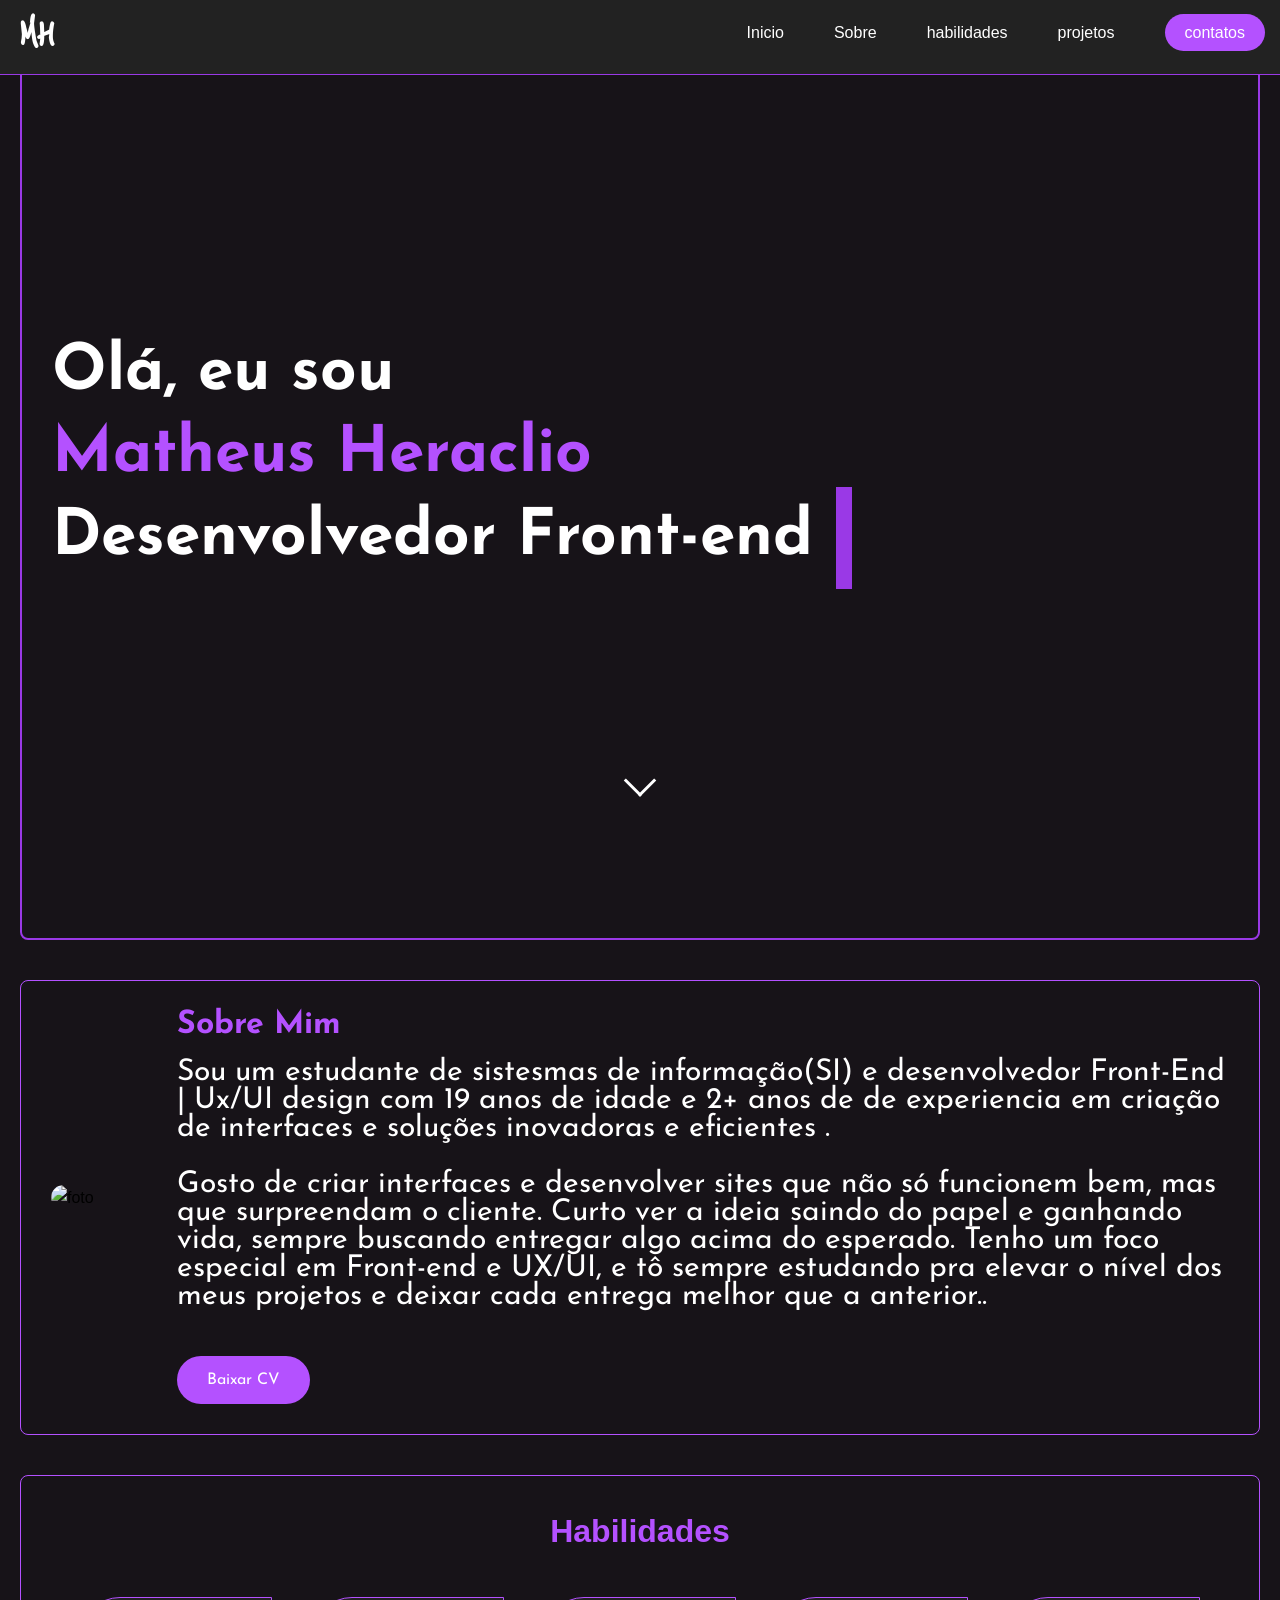
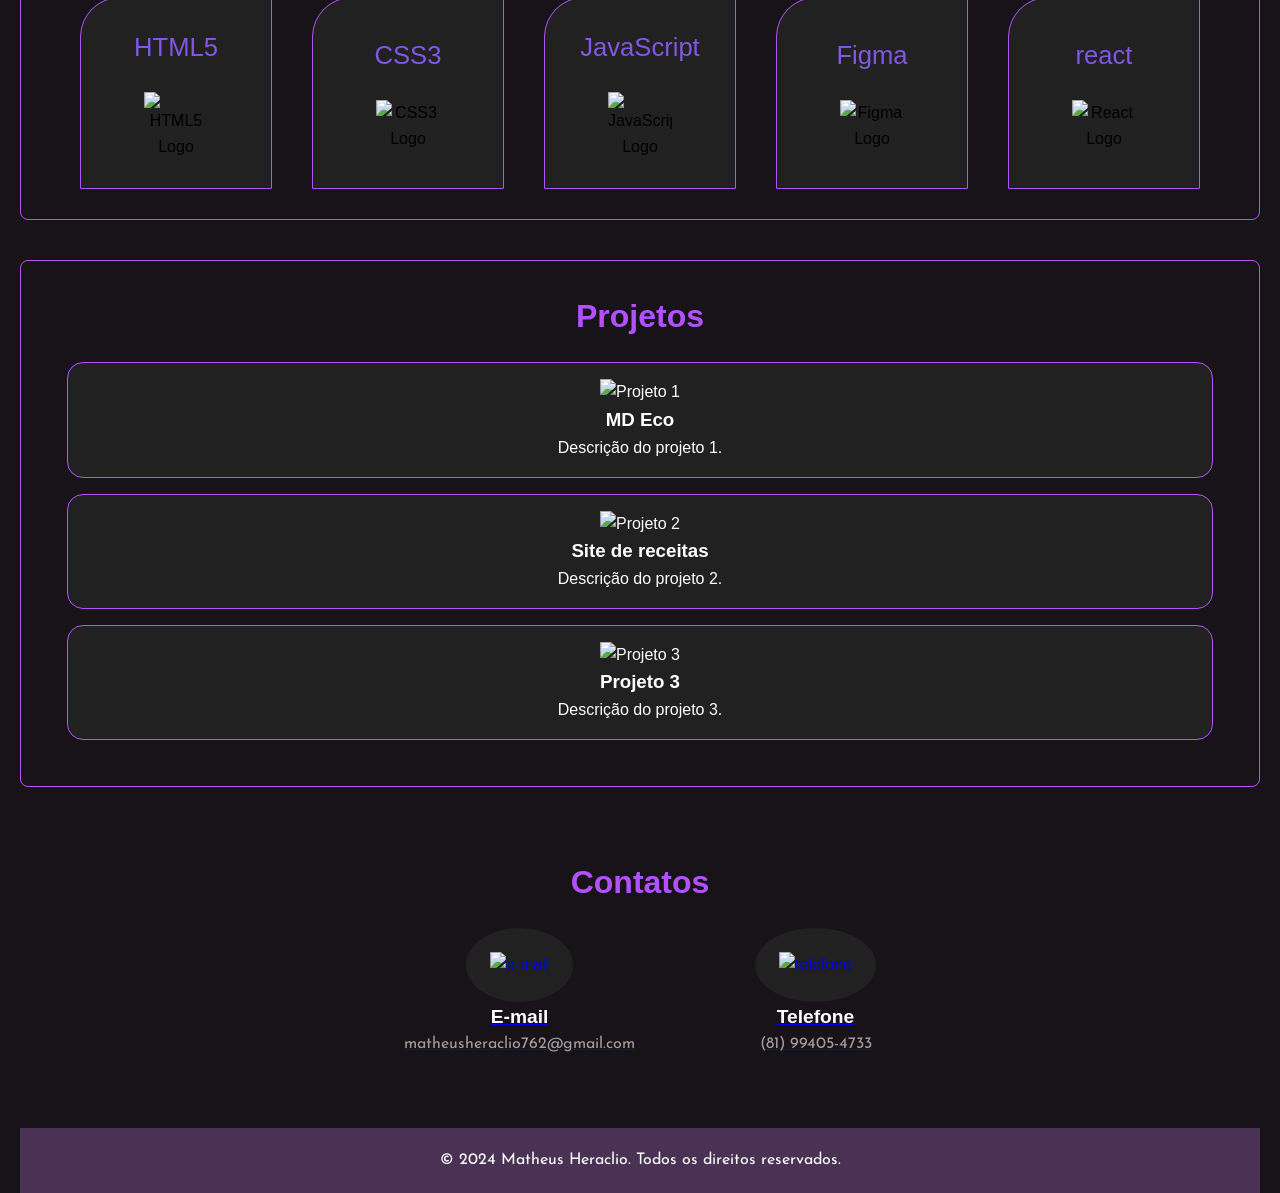
==== index.html @ b1b98ec5 "update 1.3.1" ====
<!DOCTYPE html>
<html lang="pt-BR">
<head>
    <meta charset="UTF-8">
    <meta name="viewport" content="width=device-width, initial-scale=1.0">
    <title>Matheus Heraclio</title>
    <link rel="stylesheet" href="style.css">
    <script src="script.js" defer></script>
    <script src="https://unpkg.com/scrollreveal"></script>
    <!--Josefin -->
    <link rel="preconnect" href="https://fonts.googleapis.com">
<link rel="preconnect" href="https://fonts.gstatic.com" crossorigin>
<link href="https://fonts.googleapis.com/css2?family=Josefin+Sans:ital,wght@0,100..700;1,100..700&display=swap" rel="stylesheet">
    <!--Just Me -->
<link rel="preconnect" href="https://fonts.googleapis.com">
<link rel="preconnect" href="https://fonts.gstatic.com" crossorigin>
<link href="https://fonts.googleapis.com/css2?family=Just+Me+Again+Down+Here&display=swap" rel="stylesheet">
</head>
    <link rel="shortcut icon" href="/imagens/MH logo2.png">
<body>

    <!-- navbar-->
    <header>
        <h1>MH</h1>
        <nav>
            <ul class="nav-list">
                <li><a href="#inicio">Inicio</a></li>
                <li><a href="#sobre">Sobre</a></li>
                 <li><a href="#habilidades">habilidades</a></li>
                <li><a href="#projetos">projetos</a></li>
                <li><a href="#contatos" class="botao">contatos</a></li>
            </ul>
        </nav> 
    </header>



    <!-- Conteudo principal-->

    <main>  
        <section id="inicio" class="inicio"
        
>       <h1 class="ola">Olá, eu sou</h1>
        <h1 class="nome">Matheus Heraclio</h1>
        <h1 class="front">Desenvolvedor Front-end</h1>
            
        <div class="botoes">
            <a href="https://github.com/Matheus-Heraclio"><img src="/imagens/github.png" alt="" class="botao-imagem"></a>
            <a href="https://www.linkedin.com/in/matheus-heraclio-704944179"><img  src="/imagens/linkedin (1).png" alt="" class="botao-imagem2"></a>
                    <a href="#proxima-secao" class="scroll-down">
                    <i id="sobre" class="arrow"></i>
                    </a>
                </div>
            </section>

<!-- parte sobre mim-->

<section id="sobre" class="sobre">
    <div class="containersobre">
        
        <img src="/imagens/Imagem.png" alt="foto" class="foto">
            <div class="textosobre">
                <h2>Sobre Mim</h2>
            <p>Sou um estudante de sistesmas de informação(SI) e desenvolvedor Front-End | Ux/UI design com 19 anos de idade e 2+ anos de de experiencia em criação de interfaces e soluções inovadoras e eficientes . <br> 
           <br> Gosto de criar interfaces e desenvolver sites que não só funcionem bem, mas que surpreendam o cliente. Curto ver a ideia saindo do papel e ganhando vida, sempre buscando entregar algo acima do esperado. Tenho um foco especial em Front-end e UX/UI, e tô sempre estudando pra elevar o nível dos meus projetos e deixar cada entrega melhor que a anterior..
            </p>
               <a href="/curriculo/Curriculo Matheus Heraclio Monteiro dos Santos.pdf" class="botao-baixar">Baixar CV</a>
        </div>

    </div>
</section>

<!-- habilidades-->
    
    <section id="habilidades" class="habilidades">
        <h1>Habilidades</h2>
       <div class="cardshabilidades">
            <div class="box">
                <p>HTML5</p>
                    <img src="/imagens/html.png.png" alt="HTML5 Logo" class="logoshabilidades">
                    </div>
                        <div class="box">   
                        <p>CSS3</p>
                        <img src="/imagens/css.png" alt="CSS3 Logo" class="logoshabilidades">
                     </div>
                     <div class="box">
                        <p>JavaScript</p>
                        <img src="/imagens/javascript.png" alt="JavaScript Logo" class="logoshabilidades">
                        </div>
                        <div class="box">
                        <p>Figma</p>
                        <img src="/imagens/figma.png" alt="Figma Logo" class="logoshabilidades">
                            </div>
                            <div class="box">
                        <p>react</p>
                        <img src="/imagens/react.png" alt="React Logo" class="logoshabilidades">
                            </div>










        </div>
        
    </section>
    
<!-- projetos-->

    <section id="projetos" class="projetos">
        <h2>Projetos</h2>
       <div class="box2">
        <div class="projeto-card">
            <img src="/imagens/projeto1.png" alt="Projeto 1" class="projeto-imagem">
            <h3>MD Eco</h3>
            <p>Descrição do projeto 1.</p>
        </div>
        <div class="projeto-card">
            <img src="/imagens/projeto2.png" alt="Projeto 2" class="projeto-imagem">
            <h3>Site de receitas</h3>
            <p>Descrição do projeto 2.</p>
        </div>
        <div class="projeto-card">
            <img src="/imagens/projeto3.png" alt="Projeto 3" class="projeto-imagem">
            <h3>Projeto 3</h3>
            <p>Descrição do projeto 3.</p>
        </div>





       </div>
    </section>

    <!-- contato-->

    <section id="contatos" class="contatos">
       <div class="container">
        <h2>Contatos</h2>
        <div class="icons">
          <div class="icon">
            <a href="mailto:matheusheraclio762@gmail.com" target="_blank">
              <div class="box3">
                <img src="/imagens/Email.png" alt="e-mail">
              </div>
            </a>
            <a href="mailto:matheusheraclio762@gmail.com" target="_blank">
              <h4 class="head-line">E-mail</h4>
            </a>
            <a href="mailto:matheusheraclio762@gmail.com" target="_blank">
              <p>matheusheraclio762@gmail.com</p>
            </a>
          </div>

          <div class="icon">
            <a href="https://api.whatsapp.com/send?phone=5581994054733" target="_blank">
              <div class="box3">
                <img src="/imagens/telefone.png" alt="telefone">
              </div>
            </a>
            <a href="https://api.whatsapp.com/send?phone=5581994054733" target="_blank">
              <h4 class="head-line">Telefone</h4>
            </a>
            <a href="https://api.whatsapp.com/send?phone=5581994054733" target="_blank">
              <p>(81) 99405-4733</p>
            </a>
          </div>




    </section>



    <footer> 
    <p>&copy; 2024 Matheus Heraclio. Todos os direitos reservados.</p>
 </footer>

    
    </main>
    

<!-- final do site-->

 
<!-- Custom cursor element -->
     


 </body>
</html>
---- style.css ----
/* Estilização geral */
* {
    margin: 0;
    padding: 0;
    box-sizing: border-box;
}

html{
scroll-behavior: smooth;
}

section {
  scroll-margin-top: 200px; /* esse 80px é o mesmo tamanho da navbar */
}



body {
    font-family: 'Segoe UI', Arial, sans-serif;
    background: #171318;
    line-height: 1.6;
}

/* Navbar */
header {
    background: #222;
    color: #fff;
    text-align: center;
    display: flex;
    justify-content: space-between;
    position: fixed;
    top: 0;
    width: 100%;
    border-bottom: #9a39e6 1px solid;
    z-index: 1000;
}


header h1 {
    font-size: 2.5rem;
    margin-bottom: 10px;
   font-family: "Just Me Again Down Here", cursive;
   margin-left:20px;
}



header p {
    font-size: 1.2rem;
    color: #bbb;
}

/* Estilização da Navbar */
nav {
    margin: 20px 0;
    text-align: center;
}

nav a {
    color: #ffffff;
    text-decoration: none;
    margin: 0 15px;
    font-weight: 500;
    transition: color 0.2s;

}

nav a:hover {
    color: #b451ff;
}

.nav-list {
    list-style: none;
    padding: 0;
    display: inline-flex;
    gap: 20px;
}

.botao{
padding: 10px 20px;
background-color:#b451ff;
border: none;
border-radius: 60px;
cursor: pointer;
color: white;
font-size: 16px;


}

/* inicio */

.inicio{
height: 900px;
border: #9a39e6 solid 2px;
}

main{
    background-color: #171318;
    height: 90vh;
}

.ola{
    color: white;
    font-size: 64px;
    margin-top: 250px;
    font-family: "Josefin Sans", sans-serif;
}

.front{
    color: white;
    font-size: 64px;
    margin-top: -20px;
    font-family: "Josefin Sans", sans-serif;
    display: block;
    border-right: 16px solid #9a39e6;
    white-space: nowrap;
    overflow: hidden;
    width: 20ch;
    animation: piscando .5s step-end infinite, write 6s steps(22, end) infinite;
}

.textos-inicio{
    display: flex;
    align-items: center;
    padding-bottom: 50px;
    border: #9a39e6 solid 2px   ;
}
@keyframes piscando {

    50% { border-color: transparent; }
}

@keyframes write {
    20% {
         width: 20ch; 
    }
    70% {
         width: 20ch; 
    }
    85% {
         width: 0ch; 
    }
    100% {
         width: 0ch; 
    }

}

.nome{
    color: #b451ff;
    font-size: 64px;
    margin-top: -20px;
    font-family: "Josefin Sans", sans-serif;
}

.botoes{
    margin-top: 40px;
    display: flex;
    gap: 40px;
}


.botao-imagem{
display: flex;
width: 50px;
height: auto;
border-radius: 0;
}

.botao-imagem2{
height: 50px;
width: 50px;
display: flex;
width: 50px;
height: auto;
border-radius:0 ;
}

.botao-imagem img{
    width: 30px;
    height: auto;
    margin: auto;
}


.scroll-down {
  position: absolute;
  bottom: 100px; /* ajusta a seta aq */
  left: 50%;
  transform: translateX(-50%);
  text-decoration: none;
}

.scroll-down .arrow {
  border: solid #fff;
  border-width: 0 3px 3px 0;
  display: inline-block;
  padding: 10px;
  transform: rotate(45deg);
  animation: bounce 1.5s infinite;
}

@keyframes bounce {
  0%, 20%, 50%, 80%, 100% {
    transform: rotate(45deg) translateY(0);
  }
  40% {
    transform: rotate(45deg) translateY(10px);
  }
  60% {
    transform: rotate(45deg) translateY(5px);
  }
}





/* Main content styles */
main {
    
    margin: 40px auto;
    padding: 0 20px;
}

/* Estilos de Section */


/*section sobre*/
section{
    margin-bottom: 40px;
    background: #171318;
    border-radius: 8px;
    padding: 30px;
}

.sobre{
    display: flex;
    align-items: center;
    gap: 20px;
    border: #b451ff solid 1px;
}

.containersobre{
    display: flex;
    align-items: center;
}

.textosobre{
    line-height: 28px;
    font-size: 30px;
    margin-left: 40px;
    color: white;
    font-family: josefin sans;
    text-align: left;
}



.foto{

    width: 400px;
    max-width: 100%;
    height: auto; 
    display: block;
    margin: 0 auto 20px auto;
    border-radius: 30px;
}


section h2 {
    font-size: 2rem;
    margin-bottom: 20px;
    color: #b451ff;
}

.botao-baixar{
    display: flex;
    margin-top: 45px;
    padding: 10px 30px;
    background-color:#b451ff;
    border: none;
    border-radius: 60px;
    cursor: pointer;
    color: white;
    font-size: 16px;
    text-decoration: none;
    width: fit-content;
}

/* Portfolio grid */

.portfolio-grid {
    display: grid;
    grid-template-columns: repeat(auto-fit, minmax(250px, 1fr));
    gap: 24px;
}

.portfolio-item {
    background: #f0f4ff;
    border-radius: 6px;
    padding: 20px;
    transition: box-shadow 0.2s;
}

.portfolio-item:hover {
    box-shadow: 0 4px 16px rgba(0,0,0,0.08);
}

.portfolio-item h3 {
    margin-bottom: 10px;
    font-size: 1.2rem;
    color: #222;
}

.portfolio-item p {
    font-size: 1rem;
    color: #ffffff;
}

/*Habilidades*/

.habilidades{
border: #b451ff solid 1px;
    display: flex;
    flex-direction: column;
    
}

.cardshabilidades{
    display: flex;
    justify-content: center;
    gap: 40px;
    flex-wrap: wrap;
    margin-top: 20px;
}
.habilidades h1{
    font-size: 2rem;
    margin-bottom: 20px;
    color: #b451ff;
    text-align: center;
    flex-direction: column;
    align-items: center;
    
}
.box{
    position: relative;
    text-align: center;
    background-color: rgb(33, 33, 33);
    width: 12rem;
    aspect-ratio: 1 / 1;
    display: flex;
    flex-direction: column;
    justify-content: center;
    align-items: center;
    border-top-left-radius: 2.5rem;
    cursor: pointer;
    padding: 0px;
    transition: 0.2s; 
    border: #b451ff solid 1px;
}

.box:hover {
  animation: pulse 0.6s;
}


/* animação bounce */

@keyframes pulse {
  0%   { transform: translateY(0); }
  30%  { transform: translateY(-10px); }
  50%  { transform: translateY(0); }
  70%  { transform: translateY(-5px); }
  100% { transform: translateY(0); }
}



.box p {
font-family: "DM Sans", sans-serif;
    font-size: 1.6rem;
    font-weight: 500;
    color: rgb(130, 87, 230);
    margin-bottom: 1.5rem;
    }

.cardshabilidades .box img {
width: 4rem;
}

/*Projetos*/

.projetos{
    color: #ffffff;
    border: #b451ff solid 1px;
    text-align: center;
}

.projeto-card{
    background-color: rgb(33, 33, 33);
    border-radius: 1rem;
    padding: 1rem;
    margin: 1rem;
    border: #b451ff solid 1px;

}


.projeto-card:hover {
  animation: pulse 0.6s;
}

/*contato*/
.container{
    display: flex;
    flex-direction: column;
    align-items: center;
   
}

.icons{
    display: flex;
    flex-wrap: wrap;
    justify-content: center;
    gap: 7.5rem;
}

.icon{
    display: flex;
    flex-direction: column;
    align-items: center;
    justify-content: center;
    transition: 0.2s;
}
.box3{
    display: flex;
    justify-content: center;
    align-items: center;
    background-color: rgb(33, 33, 33);
    border-radius: 50%;
    
}

.box3 img{
    padding: 1.5rem;
    

}

.contatos .icons .icon a p {
    font-family: "josefin sans";
    font-size: 1.8rem;
    color: rgb(161, 158, 158);
    font-size: medium; 
    
}

.head-line{
    font-size: larger;
    color: white;

}






/* Footer styles */
footer {
    background: #4A3255;
    color: #fff;
    text-align: center;
    padding: 20px 0;
    margin-top: 40px;
    width: 100%;
    font-family: "josefin sans";
}

/* Custom cursor */






/* Responsividade */

@media (max-width: 1200px) {
    .ola, .front, .nome {
        font-size: 48px;
    }
    .containersobre {
        flex-direction: column;
    }
    .foto {
        width: 300px;
    }
    .textosobre {
        font-size: 24px;
        margin-left: 0;
        text-align: center;
    }
}

@media (max-width: 768px) {
    header {
        flex-direction: row;
        padding: 10px;
    }
    
    .nav-list {
        flex-direction: row;
        gap: 10px;
    }
    
    .ola, .front, .nome {
        font-size: 36px;
    }
    
    .botoes {
        justify-content: center;
    }
    
    .cardshabilidades {
        gap: 20px;
    }
    
    .box {
        width: 10rem;
    }
    
    .icons {
        gap: 3rem;
    }
}

@media (max-width: 480px) {
       .inicio {
        height: 400px;
        padding: 0 10px;
        border: olivedrab 2px solid;
    }
    
    .ola, .front, .nome {
        font-size: 32px;
        margin-top: 0px;
    }
    
    .front {
        width: 15ch;
    }
    
    .botoes {
        flex-direction: row;
        align-items: center;
    }
    
    .sobre, .habilidades, .projetos {
        padding: 15px;
    }
    
    .box {
        width: 8rem;
    }
    
    .projeto-card {
        margin: 0.5rem;
    }
}

@media (max-width: 320px) {
    header h1 {
        font-size: 1.8rem;
    }
    
    .ola, .front, .nome {
        font-size: 24px;
    }
    
    .botao {
        padding: 8px 16px;
        font-size: 14px;
    }
}


.sobre{
   
}
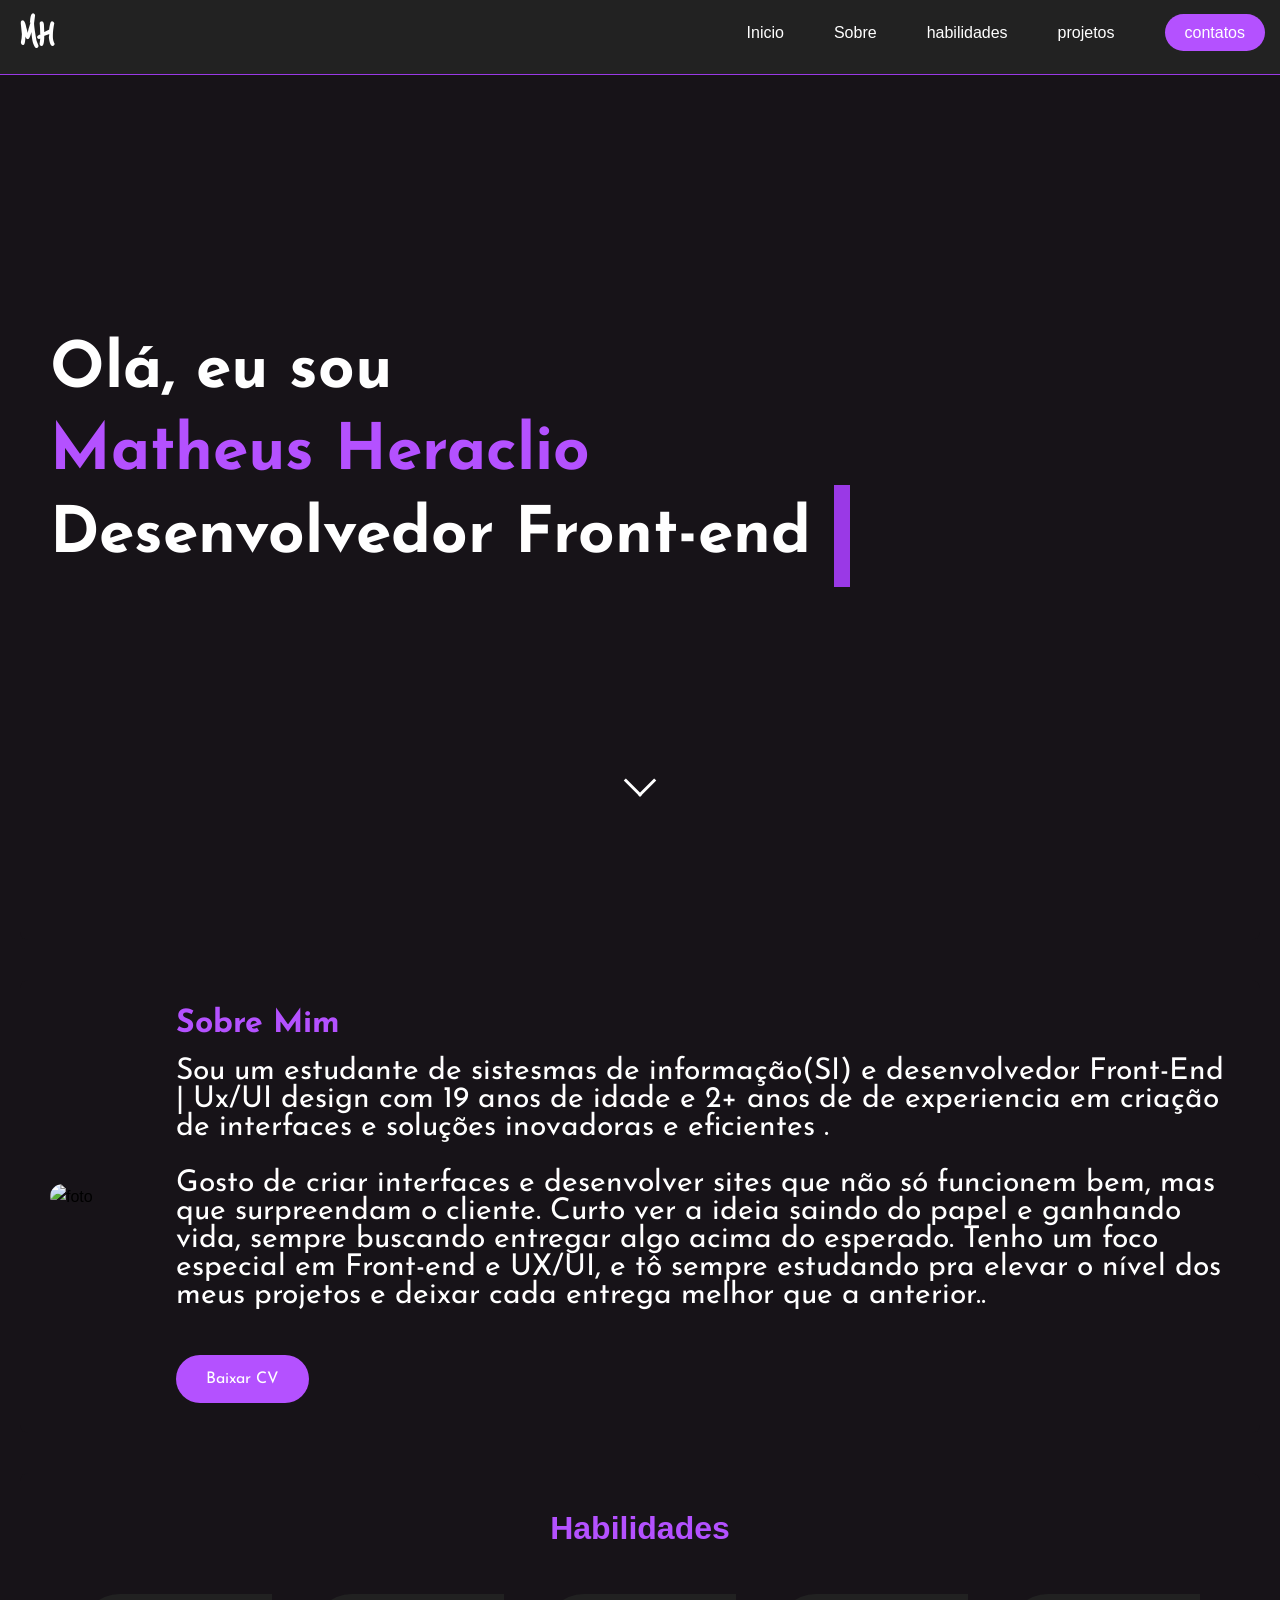
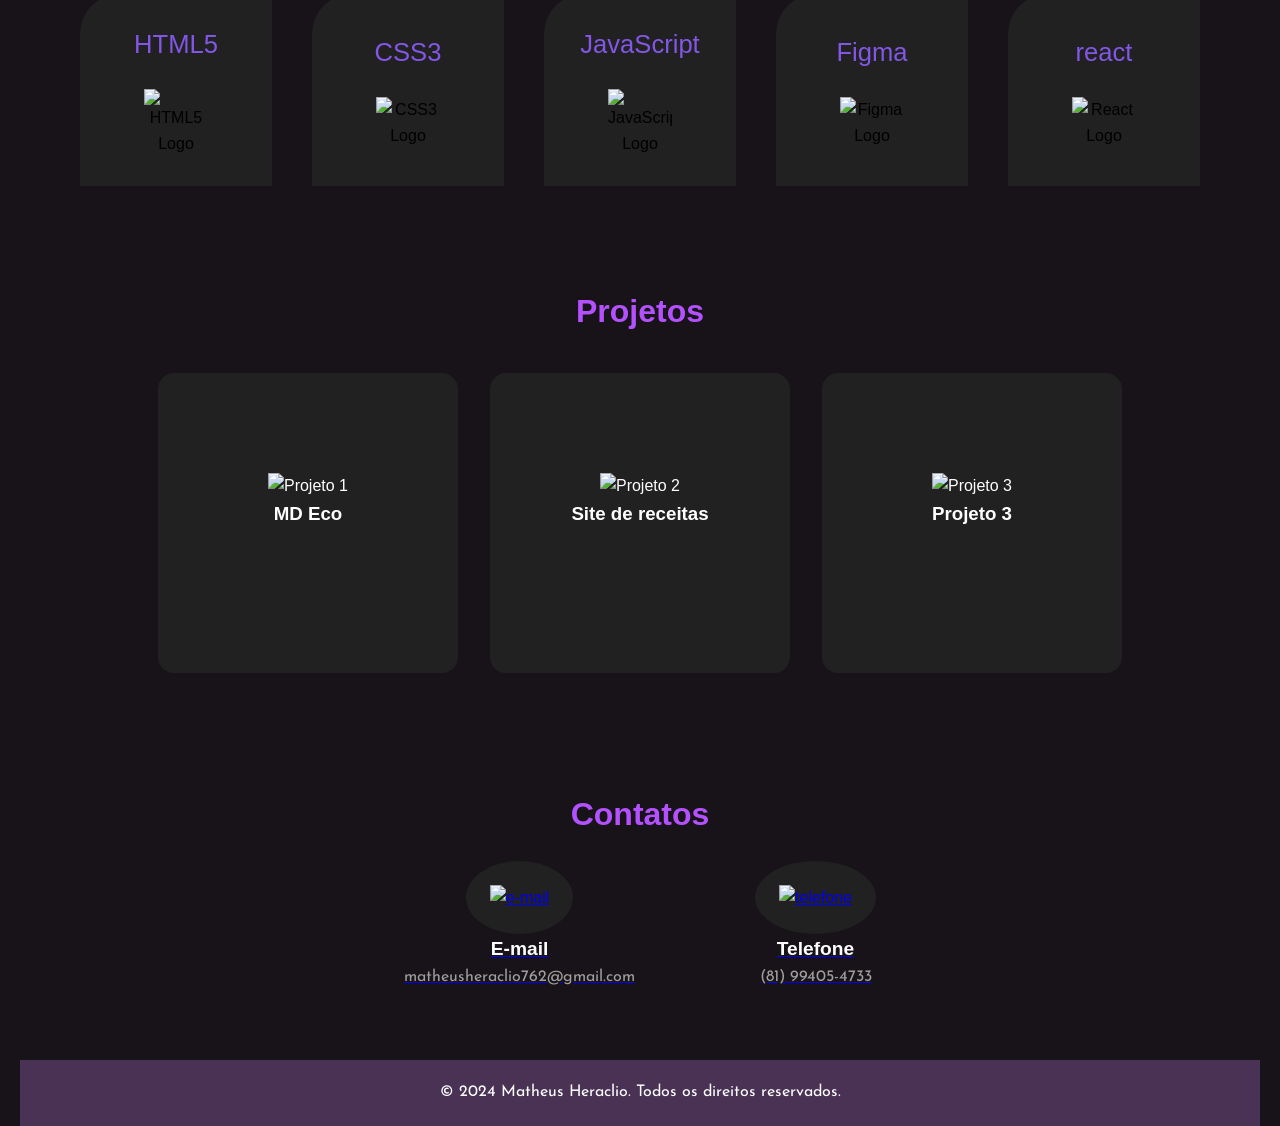
==== commit 5f2af251: "1.3.2" ====
--- a/index.html
+++ b/index.html
@@ -5,7 +5,6 @@
     <meta name="viewport" content="width=device-width, initial-scale=1.0">
     <title>Matheus Heraclio</title>
     <link rel="stylesheet" href="style.css">
-    <script src="script.js" defer></script>
     <script src="https://unpkg.com/scrollreveal"></script>
     <!--Josefin -->
     <link rel="preconnect" href="https://fonts.googleapis.com">
@@ -15,8 +14,9 @@
 <link rel="preconnect" href="https://fonts.googleapis.com">
 <link rel="preconnect" href="https://fonts.gstatic.com" crossorigin>
 <link href="https://fonts.googleapis.com/css2?family=Just+Me+Again+Down+Here&display=swap" rel="stylesheet">
+ <link rel="shortcut icon" href="/imagens/MH logo2.png">
 </head>
-    <link rel="shortcut icon" href="/imagens/MH logo2.png">
+   
 <body>
 
     <!-- navbar-->
@@ -114,21 +114,36 @@
     <section id="projetos" class="projetos">
         <h2>Projetos</h2>
        <div class="box2">
-        <div class="projeto-card">
+        <div class="projeto-card" id="moldal1">
             <img src="/imagens/projeto1.png" alt="Projeto 1" class="projeto-imagem">
             <h3>MD Eco</h3>
-            <p>Descrição do projeto 1.</p>
-        </div>
-        <div class="projeto-card">
+            
+        </div>
+        <div class="projeto-card" id="moldal2">
             <img src="/imagens/projeto2.png" alt="Projeto 2" class="projeto-imagem">
             <h3>Site de receitas</h3>
-            <p>Descrição do projeto 2.</p>
-        </div>
-        <div class="projeto-card">
+           
+        </div>
+        <div class="projeto-card" id="moldal3">
             <img src="/imagens/projeto3.png" alt="Projeto 3" class="projeto-imagem">
             <h3>Projeto 3</h3>
-            <p>Descrição do projeto 3.</p>
-        </div>
+            
+        </div>
+
+
+        <div class="modals">
+        <dialog class="meumodal1" id="meumoldal">
+                
+          <button id="closemodal">
+            X
+          </button>
+
+
+        </dialog>
+
+        </div>
+
+
 
 
 
@@ -186,12 +201,15 @@
     </main>
     
 
+
+
+    
 <!-- final do site-->
 
  
-<!-- Custom cursor element -->
+
      
 
-
+<script src="script.js" defer></script>
  </body>
 </html>
--- a/style.css
+++ b/style.css
@@ -92,7 +92,7 @@
 
 .inicio{
 height: 900px;
-border: #9a39e6 solid 2px;
+
 }
 
 main{
@@ -124,7 +124,7 @@
     display: flex;
     align-items: center;
     padding-bottom: 50px;
-    border: #9a39e6 solid 2px   ;
+  
 }
 @keyframes piscando {
 
@@ -239,7 +239,7 @@
     display: flex;
     align-items: center;
     gap: 20px;
-    border: #b451ff solid 1px;
+  
 }
 
 .containersobre{
@@ -322,7 +322,7 @@
 /*Habilidades*/
 
 .habilidades{
-border: #b451ff solid 1px;
+
     display: flex;
     flex-direction: column;
     
@@ -358,11 +358,11 @@
     cursor: pointer;
     padding: 0px;
     transition: 0.2s; 
-    border: #b451ff solid 1px;
+
 }
 
 .box:hover {
-  animation: pulse 0.6s;
+  transform: scale(1.1);
 }
 
 
@@ -394,7 +394,6 @@
 
 .projetos{
     color: #ffffff;
-    border: #b451ff solid 1px;
     text-align: center;
 }
 
@@ -403,14 +402,49 @@
     border-radius: 1rem;
     padding: 1rem;
     margin: 1rem;
-    border: #b451ff solid 1px;
-
-}
-
+    cursor: pointer;
+     width: 300px;
+    height: 300px;
+    padding-top: 100px;
+}
+
+.box2{
+display: flex;
+justify-content: center;
+
+}
 
 .projeto-card:hover {
   animation: pulse 0.6s;
-}
+  
+}
+
+
+.modals{
+  position: relative;
+    top: 500px;
+
+}
+
+.meumodal1{
+  width: 300px;
+  height: auto;
+   position: fixed;
+   top: 500px;
+    border: #b451ff 3px solid;
+
+}
+
+
+
+
+
+
+
+
+
+
+
 
 /*contato*/
 .container{
@@ -486,6 +520,18 @@
 
 
 
+
+
+
+
+
+
+
+
+
+
+
+
 /* Responsividade */
 
 @media (max-width: 1200px) {
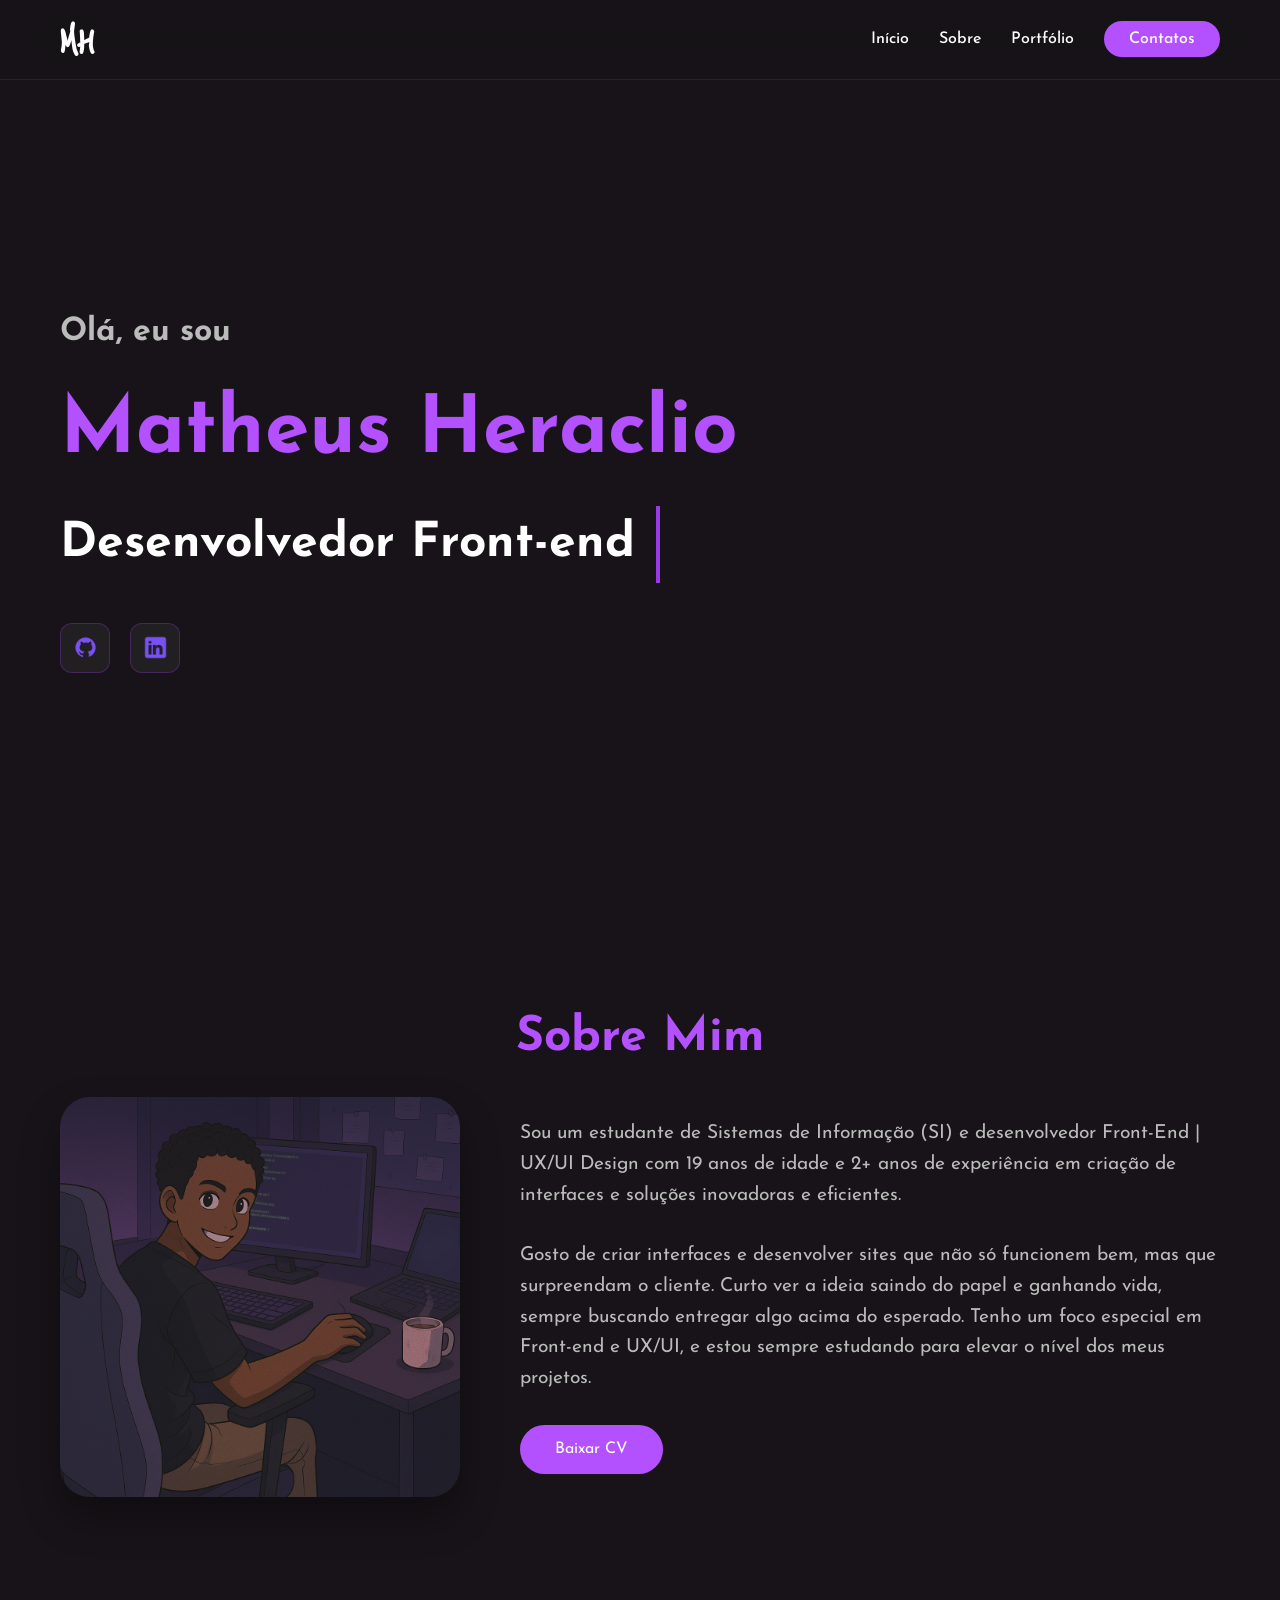
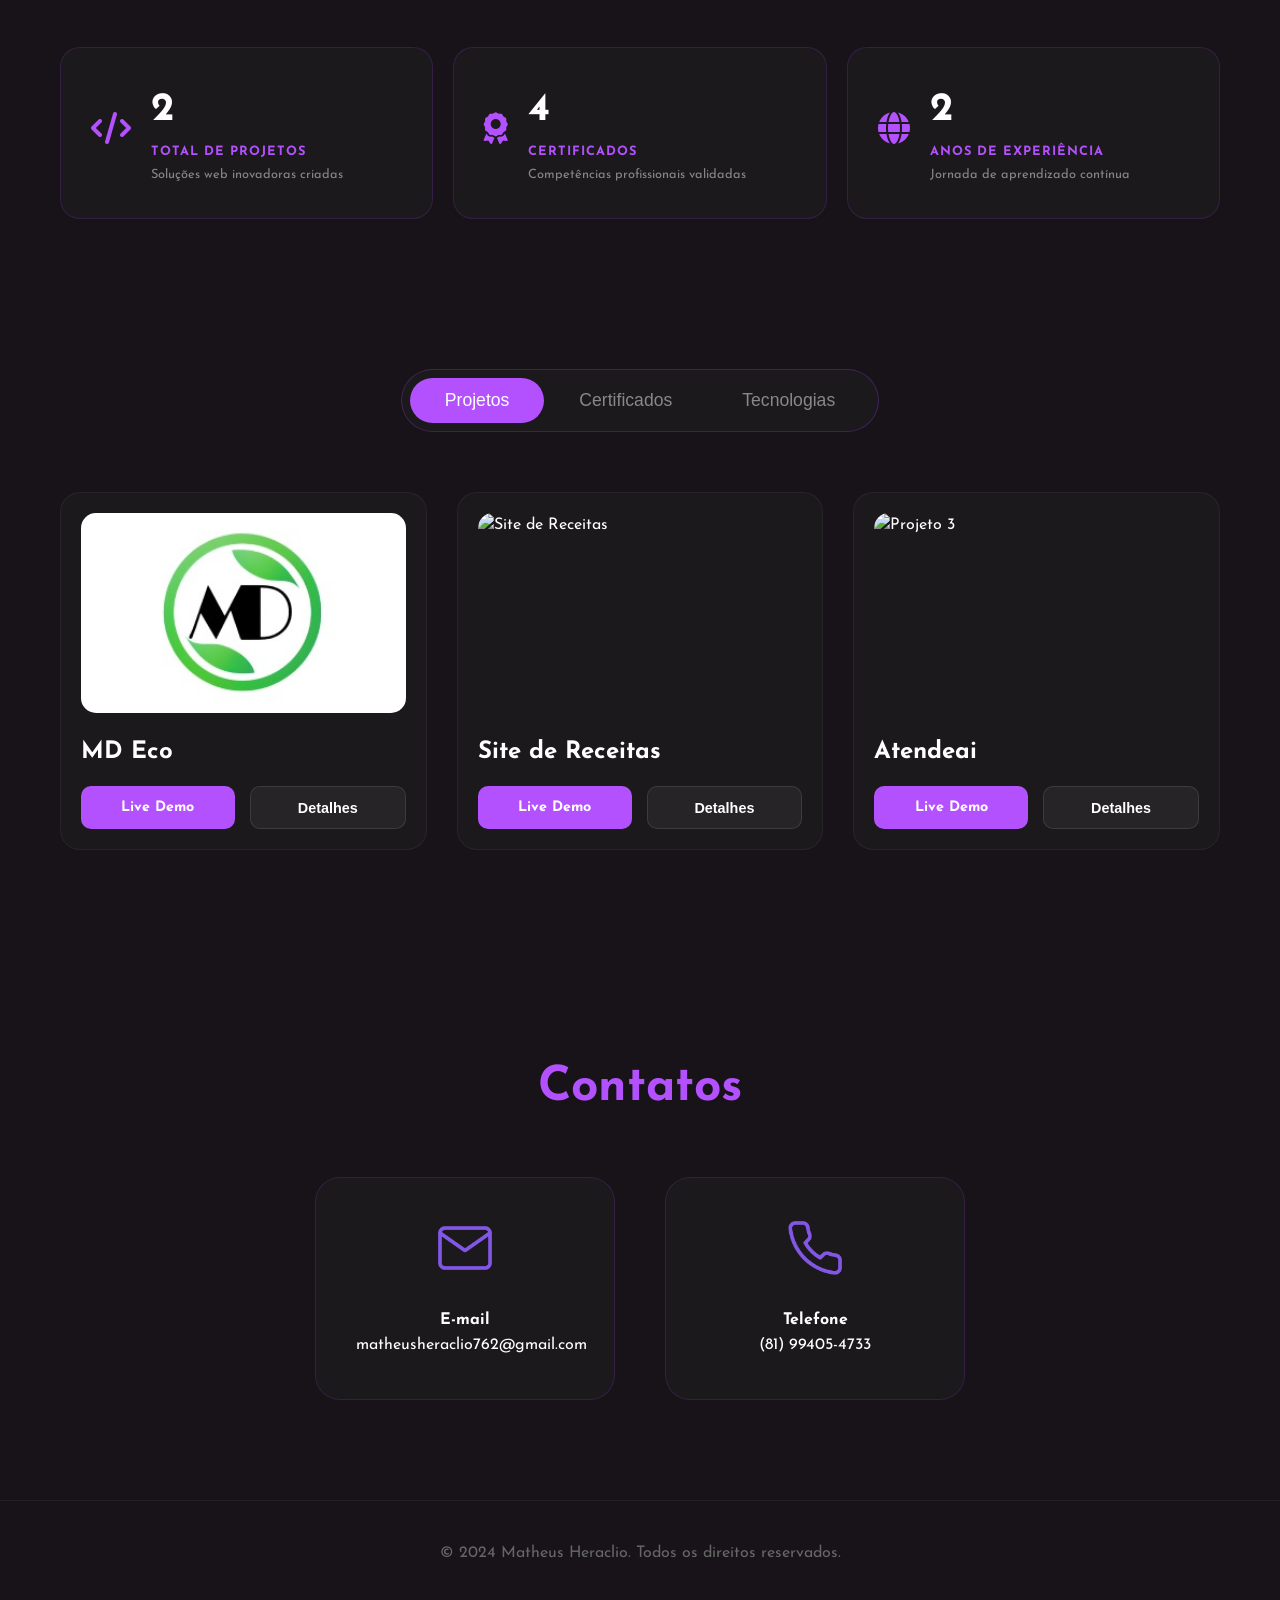
==== commit d5a3b91d: "Add files via upload" ====
--- a/index.html
+++ b/index.html
@@ -1,215 +1,244 @@
-<!DOCTYPE html>
-<html lang="pt-BR">
-<head>
-    <meta charset="UTF-8">
-    <meta name="viewport" content="width=device-width, initial-scale=1.0">
-    <title>Matheus Heraclio</title>
-    <link rel="stylesheet" href="style.css">
-    <script src="https://unpkg.com/scrollreveal"></script>
-    <!--Josefin -->
-    <link rel="preconnect" href="https://fonts.googleapis.com">
-<link rel="preconnect" href="https://fonts.gstatic.com" crossorigin>
-<link href="https://fonts.googleapis.com/css2?family=Josefin+Sans:ital,wght@0,100..700;1,100..700&display=swap" rel="stylesheet">
-    <!--Just Me -->
-<link rel="preconnect" href="https://fonts.googleapis.com">
-<link rel="preconnect" href="https://fonts.gstatic.com" crossorigin>
-<link href="https://fonts.googleapis.com/css2?family=Just+Me+Again+Down+Here&display=swap" rel="stylesheet">
- <link rel="shortcut icon" href="/imagens/MH logo2.png">
-</head>
-   
-<body>
-
-    <!-- navbar-->
-    <header>
-        <h1>MH</h1>
-        <nav>
-            <ul class="nav-list">
-                <li><a href="#inicio">Inicio</a></li>
-                <li><a href="#sobre">Sobre</a></li>
-                 <li><a href="#habilidades">habilidades</a></li>
-                <li><a href="#projetos">projetos</a></li>
-                <li><a href="#contatos" class="botao">contatos</a></li>
-            </ul>
-        </nav> 
-    </header>
-
-
-
-    <!-- Conteudo principal-->
-
-    <main>  
-        <section id="inicio" class="inicio"
-        
->       <h1 class="ola">Olá, eu sou</h1>
-        <h1 class="nome">Matheus Heraclio</h1>
-        <h1 class="front">Desenvolvedor Front-end</h1>
-            
-        <div class="botoes">
-            <a href="https://github.com/Matheus-Heraclio"><img src="/imagens/github.png" alt="" class="botao-imagem"></a>
-            <a href="https://www.linkedin.com/in/matheus-heraclio-704944179"><img  src="/imagens/linkedin (1).png" alt="" class="botao-imagem2"></a>
-                    <a href="#proxima-secao" class="scroll-down">
-                    <i id="sobre" class="arrow"></i>
-                    </a>
-                </div>
-            </section>
-
-<!-- parte sobre mim-->
-
-<section id="sobre" class="sobre">
-    <div class="containersobre">
-        
-        <img src="/imagens/Imagem.png" alt="foto" class="foto">
-            <div class="textosobre">
-                <h2>Sobre Mim</h2>
-            <p>Sou um estudante de sistesmas de informação(SI) e desenvolvedor Front-End | Ux/UI design com 19 anos de idade e 2+ anos de de experiencia em criação de interfaces e soluções inovadoras e eficientes . <br> 
-           <br> Gosto de criar interfaces e desenvolver sites que não só funcionem bem, mas que surpreendam o cliente. Curto ver a ideia saindo do papel e ganhando vida, sempre buscando entregar algo acima do esperado. Tenho um foco especial em Front-end e UX/UI, e tô sempre estudando pra elevar o nível dos meus projetos e deixar cada entrega melhor que a anterior..
-            </p>
-               <a href="/curriculo/Curriculo Matheus Heraclio Monteiro dos Santos.pdf" class="botao-baixar">Baixar CV</a>
-        </div>
-
-    </div>
-</section>
-
-<!-- habilidades-->
-    
-    <section id="habilidades" class="habilidades">
-        <h1>Habilidades</h2>
-       <div class="cardshabilidades">
-            <div class="box">
-                <p>HTML5</p>
-                    <img src="/imagens/html.png.png" alt="HTML5 Logo" class="logoshabilidades">
-                    </div>
-                        <div class="box">   
-                        <p>CSS3</p>
-                        <img src="/imagens/css.png" alt="CSS3 Logo" class="logoshabilidades">
-                     </div>
-                     <div class="box">
-                        <p>JavaScript</p>
-                        <img src="/imagens/javascript.png" alt="JavaScript Logo" class="logoshabilidades">
-                        </div>
-                        <div class="box">
-                        <p>Figma</p>
-                        <img src="/imagens/figma.png" alt="Figma Logo" class="logoshabilidades">
-                            </div>
-                            <div class="box">
-                        <p>react</p>
-                        <img src="/imagens/react.png" alt="React Logo" class="logoshabilidades">
-                            </div>
-
-
-
-
-
-
-
-
-
-
-        </div>
-        
-    </section>
-    
-<!-- projetos-->
-
-    <section id="projetos" class="projetos">
-        <h2>Projetos</h2>
-       <div class="box2">
-        <div class="projeto-card" id="moldal1">
-            <img src="/imagens/projeto1.png" alt="Projeto 1" class="projeto-imagem">
-            <h3>MD Eco</h3>
-            
-        </div>
-        <div class="projeto-card" id="moldal2">
-            <img src="/imagens/projeto2.png" alt="Projeto 2" class="projeto-imagem">
-            <h3>Site de receitas</h3>
-           
-        </div>
-        <div class="projeto-card" id="moldal3">
-            <img src="/imagens/projeto3.png" alt="Projeto 3" class="projeto-imagem">
-            <h3>Projeto 3</h3>
-            
-        </div>
-
-
-        <div class="modals">
-        <dialog class="meumodal1" id="meumoldal">
-                
-          <button id="closemodal">
-            X
-          </button>
-
-
-        </dialog>
-
-        </div>
-
-
-
-
-
-
-
-       </div>
-    </section>
-
-    <!-- contato-->
-
-    <section id="contatos" class="contatos">
-       <div class="container">
-        <h2>Contatos</h2>
-        <div class="icons">
-          <div class="icon">
-            <a href="mailto:matheusheraclio762@gmail.com" target="_blank">
-              <div class="box3">
-                <img src="/imagens/Email.png" alt="e-mail">
-              </div>
-            </a>
-            <a href="mailto:matheusheraclio762@gmail.com" target="_blank">
-              <h4 class="head-line">E-mail</h4>
-            </a>
-            <a href="mailto:matheusheraclio762@gmail.com" target="_blank">
-              <p>matheusheraclio762@gmail.com</p>
-            </a>
-          </div>
-
-          <div class="icon">
-            <a href="https://api.whatsapp.com/send?phone=5581994054733" target="_blank">
-              <div class="box3">
-                <img src="/imagens/telefone.png" alt="telefone">
-              </div>
-            </a>
-            <a href="https://api.whatsapp.com/send?phone=5581994054733" target="_blank">
-              <h4 class="head-line">Telefone</h4>
-            </a>
-            <a href="https://api.whatsapp.com/send?phone=5581994054733" target="_blank">
-              <p>(81) 99405-4733</p>
-            </a>
-          </div>
-
-
-
-
-    </section>
-
-
-
-    <footer> 
-    <p>&copy; 2024 Matheus Heraclio. Todos os direitos reservados.</p>
- </footer>
-
-    
-    </main>
-    
-
-
-
-    
-<!-- final do site-->
-
- 
-
-     
-
-<script src="script.js" defer></script>
- </body>
-</html>+<!DOCTYPE html>
+<html lang="pt-BR">
+<head>
+    <meta charset="UTF-8">
+    <meta name="viewport" content="width=device-width, initial-scale=1.0">
+    <title>Matheus Heraclio | Portfólio</title>
+    <script src="https://unpkg.com/scrollreveal"></script>
+    <link rel="stylesheet" href="style.css">
+    <link rel="stylesheet" href="https://cdnjs.cloudflare.com/ajax/libs/font-awesome/6.4.0/css/all.min.css">
+    <link rel="preconnect" href="https://fonts.googleapis.com">
+    <link rel="preconnect" href="https://fonts.gstatic.com" crossorigin>
+    <link href="https://fonts.googleapis.com/css2?family=Josefin+Sans:wght@100..700&family=Just+Me+Again+Down+Here&display=swap" rel="stylesheet">
+    <link rel="shortcut icon" href="/imagens/MH logo2.png">
+</head>
+<body>
+
+    <header>
+        <div class="container-limit">
+            <h1>MH</h1>
+            <nav>
+                <ul class="nav-list">
+                    <li><a href="#inicio">Início</a></li>
+                    <li><a href="#sobre">Sobre</a></li>
+                    <li><a href="#portfolio">Portfólio</a></li>
+                    <li><a href="#contatos" class="botao-contato">Contatos</a></li>
+                </ul>
+            </nav>
+        </div>
+    </header>
+
+    <main>
+        <!-- Início -->
+        <section id="inicio" class="inicio container-limit">
+            <h1 class="ola">Olá, eu sou</h1>
+            <h1 class="nome">Matheus Heraclio</h1>
+            <h1 class="front">Desenvolvedor Front-end</h1>
+            
+            <div class="botoes-inicio">
+                <a href="https://github.com/Matheus-Heraclio" target="_blank" class="botao-social">
+                    <img src="/imagens/github.png" alt="Github">
+                </a>
+                <a href="https://www.linkedin.com/in/matheus-heraclio-704944179" target="_blank" class="botao-social">
+                    <img src="/imagens/linkedin (1).png" alt="Linkedin">
+                </a>
+            </div>
+        </section>
+
+        <!-- Sobre Mim -->
+        <section id="sobre" class="sobre">
+            <div class="container-limit">
+                <h2>Sobre Mim</h2>
+                <div class="containersobre">
+                    <img src="/imagens/Imagem.png" alt="Matheus Heraclio" class="foto">
+                    <div class="textosobre">
+                        <p>Sou um estudante de Sistemas de Informação (SI) e desenvolvedor Front-End | UX/UI Design com 19 anos de idade e 2+ anos de experiência em criação de interfaces e soluções inovadoras e eficientes.</p>
+                        <p>Gosto de criar interfaces e desenvolver sites que não só funcionem bem, mas que surpreendam o cliente. Curto ver a ideia saindo do papel e ganhando vida, sempre buscando entregar algo acima do esperado. Tenho um foco especial em Front-end e UX/UI, e estou sempre estudando para elevar o nível dos meus projetos.</p>
+                        <a href="/curriculo/Curriculo Matheus Heraclio Monteiro dos Santos.pdf" class="botao-baixar">Baixar CV</a>
+                    </div>
+                </div>
+            </div>
+        </section>
+
+        <!-- Estatísticas -->
+        <section class="estatisticas-secao">
+            <div class="container-limit">
+                <div class="estatisticas-container">
+                    <div class="estatistica-item">
+                        <div class="estatistica-icon"><i class="fa-solid fa-code"></i></div>
+                        <div class="estatistica-info">
+                            <h3>2</h3>
+                            <p>TOTAL DE PROJETOS</p>
+                            <span>Soluções web inovadoras criadas</span>
+                        </div>
+                    </div>
+                    <div class="estatistica-item">
+                        <div class="estatistica-icon"><i class="fa-solid fa-award"></i></div>
+                        <div class="estatistica-info">
+                            <h3>4</h3>
+                            <p>CERTIFICADOS</p>
+                            <span>Competências profissionais validadas</span>
+                        </div>
+                    </div>
+                    <div class="estatistica-item">
+                        <div class="estatistica-icon"><i class="fa-solid fa-globe"></i></div>
+                        <div class="estatistica-info">
+                            <h3>2</h3>
+                            <p>ANOS DE EXPERIÊNCIA</p>
+                            <span>Jornada de aprendizado contínua</span>
+                        </div>
+                    </div>
+                </div>
+            </div>
+        </section>
+
+        <!-- Portfólio -->
+        <section id="portfolio" class="portfolio-abas">
+            <div class="container-limit">
+                <div class="abas-container">
+                    <button class="aba-btn active" onclick="abrirAba(event, 'projetos-aba')">Projetos</button>
+                    <button class="aba-btn" onclick="abrirAba(event, 'certificados-aba')">Certificados</button>
+                    <button class="aba-btn" onclick="abrirAba(event, 'tecnologias-aba')">Tecnologias</button>
+                </div>
+
+                <!-- Aba Projetos -->
+                <div id="projetos-aba" class="aba-conteudo active">
+                    <div class="projetos-grid">
+                        <!-- Projeto 1 -->
+                        <div class="projeto-card">
+                            <div class="projeto-img-wrapper">
+                                <img src="/imagens/mdeco.jpg" alt="MD Eco">
+                            </div>
+                            <h3>MD Eco</h3>
+                            <div class="projeto-card-btns">
+                                <a href="#" class="btn-projeto btn-live">Live Demo</a>
+                                <button class="btn-projeto btn-detalhes" onclick="abrirModal('meumoldal')">Detalhes</button>
+                            </div>
+                        </div>
+                        <!-- Projeto 2 -->
+                        <div class="projeto-card">
+                            <div class="projeto-img-wrapper">
+                                <img src="/imagens/projeto2.png" alt="Site de Receitas">
+                            </div>
+                            <h3>Site de Receitas</h3>
+                            <div class="projeto-card-btns">
+                                <a href="#" class="btn-projeto btn-live">Live Demo</a>
+                                <button class="btn-projeto btn-detalhes">Detalhes</button>
+                            </div>
+                        </div>
+                        <!-- Projeto 3 -->
+                        <div class="projeto-card">
+                            <div class="projeto-img-wrapper">
+                                <img src="/imagens/projeto3.png" alt="Projeto 3">
+                            </div>
+                            <h3>Atendeai</h3>
+                            <div class="projeto-card-btns">
+                                <a href="#" class="btn-projeto btn-live">Live Demo</a>
+                                <button class="btn-projeto btn-detalhes" onclick="abrirModal('meumoldal3')">Detalhes</button>
+                            </div>
+                        </div>
+                    </div>
+                </div>
+
+                <!-- Aba Certificados -->
+                <div id="certificados-aba" class="aba-conteudo">
+                    <div class="certificados-grid">
+                        <img src="/imagens/certificado FIAP.jpg" alt="Certificado FIAP">
+                        <img src="/imagens/Certificado Web Front-End.jpg" alt="Certificado Web">
+                        <img src="/imagens/Certificado LGPD.jpg" alt="Certificado LGPD">
+                        <img src="/imagens/Certificado Segurança da informação.jpg" alt="Certificado Segurança">
+                    </div>
+                </div>
+
+                <!-- Aba Tecnologias -->
+                <div id="tecnologias-aba" class="aba-conteudo">
+                    <div class="cardshabilidades">
+                        <div class="box"><img src="/imagens/html.png.png" alt="HTML"><p>HTML5</p></div>
+                        <div class="box"><img src="/imagens/css.png" alt="CSS"><p>CSS3</p></div>
+                        <div class="box"><img src="/imagens/javascript.png" alt="JS"><p>JavaScript</p></div>
+                        <div class="box"><img src="/imagens/figma.png" alt="Figma"><p>Figma</p></div>
+                        <div class="box"><img src="/imagens/react.png" alt="React"><p>React</p></div>
+                    </div>
+                </div>
+            </div>
+        </section>
+
+        <!-- Modal MD Eco -->
+        <dialog class="meumodal1" id="meumoldal">
+            <div class="modal-header">
+                <button id="closemodal" onclick="fecharModal('meumoldal')"><i class="fa-solid fa-xmark"></i></button>
+                <div class="modal-breadcrumb">Projetos > MD Eco</div>
+            </div>
+            <div class="modal-body">
+                <div class="modal-content-left">
+                    <h1>MD Eco</h1>
+                    <div class="modal-divider"></div>
+                    <p>🚀 MD Eco foi o meu primeiro projeto desenvolvido. Ele surgiu a partir de um desafio com o tema “cidades”, e nasceu como uma proposta para facilitar o processo de reciclagem de resíduos.</p>
+                    <p>O projeto contou com o protótipo de um aplicativo criado no Figma e um site desenvolvido em HTML, CSS e JavaScript, que permitia aos usuários localizar ecopontos próximos, receber dicas de descarte e aprender a maneira correta de descartar cada tipo de material.</p>
+                    <div class="modal-actions">
+                        <a href="#" class="modal-btn-primary"><i class="fa-solid fa-external-link"></i> Live Demo</a>
+                        <a href="#" class="modal-btn-secondary"><i class="fa-brands fa-github"></i> Github</a>
+                    </div>
+                </div>
+                <div class="modal-content-right">
+                    <img src="/imagens/mdeco.jpg" class="imagem-modal">
+                </div>
+            </div>
+        </dialog>
+
+<!-- Modal atendeai -->
+        <dialog class="meumodal1" id="meumoldal3">
+            <div class="modal-header">
+                <button id="closemodal" onclick="fecharModal('meumoldal3')"><i class="fa-solid fa-xmark"></i></button>
+                <div class="modal-breadcrumb">Projetos > Atendeai</div>
+            </div>
+            <div class="modal-body">
+                <div class="modal-content-left">
+                    <h1>Atendeai</h1>
+                    <div class="modal-divider"></div>
+                    <p>🚀 Atendeai foi um projeto que surgiu de uma atividade onde meu grupo criamos um sistema de gerenciamento de filas de atendimento inspirado nos painéis utilizados em UPAs e hospitais. A aplicação organiza e exibe senhas de pacientes em ordem de prioridade para diferentes tipos de atendimento, como consultas e exames, facilitando a gestão e visualização das chamadas em tempo real. Desenvolvido utilizando Angular.
+                    <div class="modal-actions">
+                        <a href="#" class="modal-btn-primary"><i class="fa-solid fa-external-link"></i> Live Demo</a>
+                        <a href="#" class="modal-btn-secondary"><i class="fa-brands fa-github"></i> Github</a>
+                    </div>
+                </div>
+                <div class="modal-content-right">
+                    <img src="/imagens/mdeco.jpg" class="imagem-modal">
+                </div>
+            </div>
+        </dialog>
+
+
+
+
+
+
+        <!-- Contatos -->
+        <section id="contatos" class="contatos">
+            <div class="container-limit">
+                <h2>Contatos</h2>
+                <div class="icons">
+                    <div class="icon-box">
+                        <img src="/imagens/Email.png" alt="Email">
+                        <h4>E-mail</h4>
+                        <p>matheusheraclio762@gmail.com</p>
+                    </div>
+                    <div class="icon-box">
+                        <img src="/imagens/telefone.png" alt="Telefone">
+                        <h4>Telefone</h4>
+                        <p>(81) 99405-4733</p>
+                    </div>
+                </div>
+            </div>
+        </section>
+
+        <footer>
+            <div class="container-limit">
+                <p>&copy; 2024 Matheus Heraclio. Todos os direitos reservados.</p>
+            </div>
+        </footer>
+    </main>
+
+    <script src="script.js"></script>
+</body>
+</html>
--- a/style.css
+++ b/style.css
@@ -1,638 +1,545 @@
-/* Estilização geral */
-* {
-    margin: 0;
-    padding: 0;
-    box-sizing: border-box;
-}
-
-html{
-scroll-behavior: smooth;
-}
-
-section {
-  scroll-margin-top: 200px; /* esse 80px é o mesmo tamanho da navbar */
-}
-
-
-
-body {
-    font-family: 'Segoe UI', Arial, sans-serif;
-    background: #171318;
-    line-height: 1.6;
-}
-
-/* Navbar */
-header {
-    background: #222;
-    color: #fff;
-    text-align: center;
-    display: flex;
-    justify-content: space-between;
-    position: fixed;
-    top: 0;
-    width: 100%;
-    border-bottom: #9a39e6 1px solid;
-    z-index: 1000;
-}
-
-
-header h1 {
-    font-size: 2.5rem;
-    margin-bottom: 10px;
-   font-family: "Just Me Again Down Here", cursive;
-   margin-left:20px;
-}
-
-
-
-header p {
-    font-size: 1.2rem;
-    color: #bbb;
-}
-
-/* Estilização da Navbar */
-nav {
-    margin: 20px 0;
-    text-align: center;
-}
-
-nav a {
-    color: #ffffff;
-    text-decoration: none;
-    margin: 0 15px;
-    font-weight: 500;
-    transition: color 0.2s;
-
-}
-
-nav a:hover {
-    color: #b451ff;
-}
-
-.nav-list {
-    list-style: none;
-    padding: 0;
-    display: inline-flex;
-    gap: 20px;
-}
-
-.botao{
-padding: 10px 20px;
-background-color:#b451ff;
-border: none;
-border-radius: 60px;
-cursor: pointer;
-color: white;
-font-size: 16px;
-
-
-}
-
-/* inicio */
-
-.inicio{
-height: 900px;
-
-}
-
-main{
-    background-color: #171318;
-    height: 90vh;
-}
-
-.ola{
-    color: white;
-    font-size: 64px;
-    margin-top: 250px;
-    font-family: "Josefin Sans", sans-serif;
-}
-
-.front{
-    color: white;
-    font-size: 64px;
-    margin-top: -20px;
-    font-family: "Josefin Sans", sans-serif;
-    display: block;
-    border-right: 16px solid #9a39e6;
-    white-space: nowrap;
-    overflow: hidden;
-    width: 20ch;
-    animation: piscando .5s step-end infinite, write 6s steps(22, end) infinite;
-}
-
-.textos-inicio{
-    display: flex;
-    align-items: center;
-    padding-bottom: 50px;
-  
-}
-@keyframes piscando {
-
-    50% { border-color: transparent; }
-}
-
-@keyframes write {
-    20% {
-         width: 20ch; 
-    }
-    70% {
-         width: 20ch; 
-    }
-    85% {
-         width: 0ch; 
-    }
-    100% {
-         width: 0ch; 
-    }
-
-}
-
-.nome{
-    color: #b451ff;
-    font-size: 64px;
-    margin-top: -20px;
-    font-family: "Josefin Sans", sans-serif;
-}
-
-.botoes{
-    margin-top: 40px;
-    display: flex;
-    gap: 40px;
-}
-
-
-.botao-imagem{
-display: flex;
-width: 50px;
-height: auto;
-border-radius: 0;
-}
-
-.botao-imagem2{
-height: 50px;
-width: 50px;
-display: flex;
-width: 50px;
-height: auto;
-border-radius:0 ;
-}
-
-.botao-imagem img{
-    width: 30px;
-    height: auto;
-    margin: auto;
-}
-
-
-.scroll-down {
-  position: absolute;
-  bottom: 100px; /* ajusta a seta aq */
-  left: 50%;
-  transform: translateX(-50%);
-  text-decoration: none;
-}
-
-.scroll-down .arrow {
-  border: solid #fff;
-  border-width: 0 3px 3px 0;
-  display: inline-block;
-  padding: 10px;
-  transform: rotate(45deg);
-  animation: bounce 1.5s infinite;
-}
-
-@keyframes bounce {
-  0%, 20%, 50%, 80%, 100% {
-    transform: rotate(45deg) translateY(0);
-  }
-  40% {
-    transform: rotate(45deg) translateY(10px);
-  }
-  60% {
-    transform: rotate(45deg) translateY(5px);
-  }
-}
-
-
-
-
-
-/* Main content styles */
-main {
-    
-    margin: 40px auto;
-    padding: 0 20px;
-}
-
-/* Estilos de Section */
-
-
-/*section sobre*/
-section{
-    margin-bottom: 40px;
-    background: #171318;
-    border-radius: 8px;
-    padding: 30px;
-}
-
-.sobre{
-    display: flex;
-    align-items: center;
-    gap: 20px;
-  
-}
-
-.containersobre{
-    display: flex;
-    align-items: center;
-}
-
-.textosobre{
-    line-height: 28px;
-    font-size: 30px;
-    margin-left: 40px;
-    color: white;
-    font-family: josefin sans;
-    text-align: left;
-}
-
-
-
-.foto{
-
-    width: 400px;
-    max-width: 100%;
-    height: auto; 
-    display: block;
-    margin: 0 auto 20px auto;
-    border-radius: 30px;
-}
-
-
-section h2 {
-    font-size: 2rem;
-    margin-bottom: 20px;
-    color: #b451ff;
-}
-
-.botao-baixar{
-    display: flex;
-    margin-top: 45px;
-    padding: 10px 30px;
-    background-color:#b451ff;
-    border: none;
-    border-radius: 60px;
-    cursor: pointer;
-    color: white;
-    font-size: 16px;
-    text-decoration: none;
-    width: fit-content;
-}
-
-/* Portfolio grid */
-
-.portfolio-grid {
-    display: grid;
-    grid-template-columns: repeat(auto-fit, minmax(250px, 1fr));
-    gap: 24px;
-}
-
-.portfolio-item {
-    background: #f0f4ff;
-    border-radius: 6px;
-    padding: 20px;
-    transition: box-shadow 0.2s;
-}
-
-.portfolio-item:hover {
-    box-shadow: 0 4px 16px rgba(0,0,0,0.08);
-}
-
-.portfolio-item h3 {
-    margin-bottom: 10px;
-    font-size: 1.2rem;
-    color: #222;
-}
-
-.portfolio-item p {
-    font-size: 1rem;
-    color: #ffffff;
-}
-
-/*Habilidades*/
-
-.habilidades{
-
-    display: flex;
-    flex-direction: column;
-    
-}
-
-.cardshabilidades{
-    display: flex;
-    justify-content: center;
-    gap: 40px;
-    flex-wrap: wrap;
-    margin-top: 20px;
-}
-.habilidades h1{
-    font-size: 2rem;
-    margin-bottom: 20px;
-    color: #b451ff;
-    text-align: center;
-    flex-direction: column;
-    align-items: center;
-    
-}
-.box{
-    position: relative;
-    text-align: center;
-    background-color: rgb(33, 33, 33);
-    width: 12rem;
-    aspect-ratio: 1 / 1;
-    display: flex;
-    flex-direction: column;
-    justify-content: center;
-    align-items: center;
-    border-top-left-radius: 2.5rem;
-    cursor: pointer;
-    padding: 0px;
-    transition: 0.2s; 
-
-}
-
-.box:hover {
-  transform: scale(1.1);
-}
-
-
-/* animação bounce */
-
-@keyframes pulse {
-  0%   { transform: translateY(0); }
-  30%  { transform: translateY(-10px); }
-  50%  { transform: translateY(0); }
-  70%  { transform: translateY(-5px); }
-  100% { transform: translateY(0); }
-}
-
-
-
-.box p {
-font-family: "DM Sans", sans-serif;
-    font-size: 1.6rem;
-    font-weight: 500;
-    color: rgb(130, 87, 230);
-    margin-bottom: 1.5rem;
-    }
-
-.cardshabilidades .box img {
-width: 4rem;
-}
-
-/*Projetos*/
-
-.projetos{
-    color: #ffffff;
-    text-align: center;
-}
-
-.projeto-card{
-    background-color: rgb(33, 33, 33);
-    border-radius: 1rem;
-    padding: 1rem;
-    margin: 1rem;
-    cursor: pointer;
-     width: 300px;
-    height: 300px;
-    padding-top: 100px;
-}
-
-.box2{
-display: flex;
-justify-content: center;
-
-}
-
-.projeto-card:hover {
-  animation: pulse 0.6s;
-  
-}
-
-
-.modals{
-  position: relative;
-    top: 500px;
-
-}
-
-.meumodal1{
-  width: 300px;
-  height: auto;
-   position: fixed;
-   top: 500px;
-    border: #b451ff 3px solid;
-
-}
-
-
-
-
-
-
-
-
-
-
-
-
-/*contato*/
-.container{
-    display: flex;
-    flex-direction: column;
-    align-items: center;
-   
-}
-
-.icons{
-    display: flex;
-    flex-wrap: wrap;
-    justify-content: center;
-    gap: 7.5rem;
-}
-
-.icon{
-    display: flex;
-    flex-direction: column;
-    align-items: center;
-    justify-content: center;
-    transition: 0.2s;
-}
-.box3{
-    display: flex;
-    justify-content: center;
-    align-items: center;
-    background-color: rgb(33, 33, 33);
-    border-radius: 50%;
-    
-}
-
-.box3 img{
-    padding: 1.5rem;
-    
-
-}
-
-.contatos .icons .icon a p {
-    font-family: "josefin sans";
-    font-size: 1.8rem;
-    color: rgb(161, 158, 158);
-    font-size: medium; 
-    
-}
-
-.head-line{
-    font-size: larger;
-    color: white;
-
-}
-
-
-
-
-
-
-/* Footer styles */
-footer {
-    background: #4A3255;
-    color: #fff;
-    text-align: center;
-    padding: 20px 0;
-    margin-top: 40px;
-    width: 100%;
-    font-family: "josefin sans";
-}
-
-/* Custom cursor */
-
-
-
-
-
-
-
-
-
-
-
-
-
-
-
-
-
-
-/* Responsividade */
-
-@media (max-width: 1200px) {
-    .ola, .front, .nome {
-        font-size: 48px;
-    }
-    .containersobre {
-        flex-direction: column;
-    }
-    .foto {
-        width: 300px;
-    }
-    .textosobre {
-        font-size: 24px;
-        margin-left: 0;
-        text-align: center;
-    }
-}
-
-@media (max-width: 768px) {
-    header {
-        flex-direction: row;
-        padding: 10px;
-    }
-    
-    .nav-list {
-        flex-direction: row;
-        gap: 10px;
-    }
-    
-    .ola, .front, .nome {
-        font-size: 36px;
-    }
-    
-    .botoes {
-        justify-content: center;
-    }
-    
-    .cardshabilidades {
-        gap: 20px;
-    }
-    
-    .box {
-        width: 10rem;
-    }
-    
-    .icons {
-        gap: 3rem;
-    }
-}
-
-@media (max-width: 480px) {
-       .inicio {
-        height: 400px;
-        padding: 0 10px;
-        border: olivedrab 2px solid;
-    }
-    
-    .ola, .front, .nome {
-        font-size: 32px;
-        margin-top: 0px;
-    }
-    
-    .front {
-        width: 15ch;
-    }
-    
-    .botoes {
-        flex-direction: row;
-        align-items: center;
-    }
-    
-    .sobre, .habilidades, .projetos {
-        padding: 15px;
-    }
-    
-    .box {
-        width: 8rem;
-    }
-    
-    .projeto-card {
-        margin: 0.5rem;
-    }
-}
-
-@media (max-width: 320px) {
-    header h1 {
-        font-size: 1.8rem;
-    }
-    
-    .ola, .front, .nome {
-        font-size: 24px;
-    }
-    
-    .botao {
-        padding: 8px 16px;
-        font-size: 14px;
-    }
-}
-
-
-.sobre{
-   
-}+/* Estilização geral */
+* {
+    margin: 0;
+    padding: 0;
+    box-sizing: border-box;
+}
+
+html {
+    scroll-behavior: smooth;
+}
+
+body {
+    font-family: 'Josefin Sans', 'Segoe UI', Arial, sans-serif;
+    background: #171318;
+    color: white;
+    line-height: 1.6;
+    overflow-x: hidden;
+}
+
+/* Container Padronizado */
+.container-limit {
+    max-width: 1200px;
+    margin: 0 auto;
+    padding: 0 20px;
+    width: 100%;
+}
+
+/* Navbar */
+header {
+    background: rgba(23, 19, 24, 0.95);
+    backdrop-filter: blur(10px);
+    color: #fff;
+    display: flex;
+    justify-content: center;
+    position: fixed;
+    top: 0;
+    width: 100%;
+    border-bottom: rgba(154, 57, 230, 0.2) 1px solid;
+    z-index: 1000;
+    height: 80px;
+}
+
+header .container-limit {
+    display: flex;
+    justify-content: space-between;
+    align-items: center;
+    height: 100%;
+}
+
+header h1 {
+    font-size: 2.5rem;
+    font-family: "Just Me Again Down Here", cursive;
+}
+
+nav .nav-list {
+    list-style: none;
+    display: flex;
+    gap: 30px;
+    align-items: center;
+}
+
+nav a {
+    color: #ffffff;
+    text-decoration: none;
+    font-weight: 500;
+    transition: color 0.3s;
+}
+
+nav a:hover {
+    color: #b451ff;
+}
+
+.botao-contato {
+    padding: 10px 25px;
+    background-color: #b451ff;
+    border-radius: 60px;
+    color: white;
+    text-decoration: none;
+    transition: all 0.3s ease;
+}
+
+.botao-contato:hover {
+    background-color: #9a39e6;
+    box-shadow: 0 0 15px rgba(180, 81, 255, 0.4);
+}
+
+/* Inicio */
+.inicio {
+    height: 100vh;
+    display: flex;
+    flex-direction: column;
+    justify-content: center;
+    align-items: flex-start;
+    padding-top: 80px;
+}
+
+.ola {
+    font-size: 2rem;
+    color: #bbb;
+}
+
+.nome {
+    color: #b451ff;
+    font-size: 5rem;
+    margin: 10px 0;
+}
+
+.front {
+    font-size: 3rem;
+    border-right: 4px solid #9a39e6;
+    white-space: nowrap;
+    overflow: hidden;
+    width: 20ch;
+    animation: piscando .5s step-end infinite, write 6s steps(22, end) infinite;
+}
+
+@keyframes piscando { 50% { border-color: transparent; } }
+@keyframes write { 
+    0%, 20% { width: 0; }
+    70%, 85% { width: 20ch; }
+    100% { width: 0; }
+}
+
+.botoes-inicio {
+    margin-top: 40px;
+    display: flex;
+    gap: 20px;
+}
+
+.botao-social {
+    width: 50px;
+    height: 50px;
+    background: rgba(255, 255, 255, 0.05);
+    border: 1px solid rgba(154, 57, 230, 0.3);
+    border-radius: 12px;
+    display: flex;
+    justify-content: center;
+    align-items: center;
+    transition: all 0.3s ease;
+}
+
+.botao-social:hover {
+    background: rgba(180, 81, 255, 0.1);
+    border-color: #b451ff;
+    transform: translateY(-5px);
+}
+
+.botao-social img {
+    width: 25px;
+    height: 25px;
+}
+
+/* Sobre Mim */
+.sobre {
+    padding: 100px 0;
+}
+
+.containersobre {
+    display: flex;
+    align-items: center;
+    gap: 60px;
+}
+
+.foto {
+    width: 400px;
+    border-radius: 30px;
+    box-shadow: 0 20px 40px rgba(0,0,0,0.3);
+}
+
+h2 {
+    font-size: 3rem;
+    color: #b451ff;
+    margin-bottom: 20px;
+    text-align: center;
+}
+
+.textosobre p {
+    font-size: 1.2rem;
+    color: #bbb;
+    margin-bottom: 30px;
+}
+
+.botao-baixar {
+    display: inline-block;
+    padding: 12px 35px;
+    background-color: #b451ff;
+    border-radius: 60px;
+    color: white;
+    text-decoration: none;
+    transition: all 0.3s ease;
+}
+
+.botao-baixar:hover {
+    background-color: #9a39e6;
+    transform: scale(1.05);
+}
+
+/* Estatísticas */
+.estatisticas-secao {
+    padding: 50px 0;
+}
+
+.estatisticas-container {
+    display: flex;
+    justify-content: space-between;
+    gap: 20px;
+}
+
+.estatistica-item {
+    background: rgba(33, 33, 33, 0.5);
+    border: 1px solid rgba(154, 57, 230, 0.2);
+    border-radius: 20px;
+    padding: 30px;
+    display: flex;
+    align-items: center;
+    gap: 20px;
+    flex: 1;
+    transition: all 0.3s ease;
+}
+
+.estatistica-item:hover {
+    border-color: #b451ff;
+    transform: translateY(-5px);
+    background: rgba(180, 81, 255, 0.05);
+}
+
+.estatistica-icon {
+    font-size: 2rem;
+    color: #b451ff;
+}
+
+.estatistica-info h3 {
+    font-size: 2.5rem;
+    margin: 0;
+}
+
+.estatistica-info p {
+    color: #b451ff;
+    font-weight: bold;
+    font-size: 0.8rem;
+    letter-spacing: 1px;
+}
+
+.estatistica-info span {
+    color: #888;
+    font-size: 0.8rem;
+}
+
+/* Portfólio Abas */
+.portfolio-abas {
+    padding: 100px 0;
+    text-align: center;
+}
+
+.abas-container {
+    display: inline-flex;
+    background: rgba(33, 33, 33, 0.5);
+    padding: 8px;
+    border-radius: 50px;
+    border: 1px solid rgba(154, 57, 230, 0.3);
+    margin-bottom: 60px;
+}
+
+.aba-btn {
+    background: none;
+    border: none;
+    color: #888;
+    padding: 12px 35px;
+    font-size: 1.1rem;
+    cursor: pointer;
+    border-radius: 40px;
+    transition: all 0.3s ease;
+}
+
+.aba-btn.active {
+    background: #b451ff;
+    color: white;
+}
+
+.aba-conteudo {
+    display: none;
+    animation: fadeIn 0.5s ease;
+}
+
+.aba-conteudo.active {
+    display: block;
+}
+
+@keyframes fadeIn { from { opacity: 0; transform: translateY(10px); } to { opacity: 1; transform: translateY(0); } }
+
+/* Grid de Projetos */
+.projetos-grid {
+    display: grid;
+    grid-template-columns: repeat(auto-fit, minmax(300px, 1fr));
+    gap: 30px;
+}
+
+.projeto-card {
+    background: rgba(33, 33, 33, 0.5);
+    border: 1px solid rgba(255, 255, 255, 0.05);
+    border-radius: 20px;
+    padding: 20px;
+    text-align: left;
+    transition: all 0.3s ease;
+}
+
+.projeto-card:hover {
+    border-color: #b451ff;
+    transform: translateY(-10px);
+}
+
+.projeto-img-wrapper {
+    width: 100%;
+    height: 200px;
+    border-radius: 15px;
+    overflow: hidden;
+    margin-bottom: 20px;
+}
+
+.projeto-img-wrapper img {
+    width: 100%;
+    height: 100%;
+    object-fit: cover;
+    transition: transform 0.5s ease;
+}
+
+.projeto-card:hover .projeto-img-wrapper img {
+    transform: scale(1.1);
+}
+
+.projeto-card h3 {
+    font-size: 1.5rem;
+    margin-bottom: 15px;
+}
+
+.projeto-card-btns {
+    display: flex;
+    gap: 15px;
+}
+
+.btn-projeto {
+    flex: 1;
+    padding: 10px;
+    border-radius: 10px;
+    text-align: center;
+    text-decoration: none;
+    font-size: 0.9rem;
+    font-weight: bold;
+    transition: all 0.3s ease;
+    cursor: pointer;
+    border: none;
+}
+
+.btn-live {
+    background: #b451ff;
+    color: white;
+}
+
+.btn-detalhes {
+    background: rgba(255, 255, 255, 0.05);
+    color: white;
+    border: 1px solid rgba(255, 255, 255, 0.1);
+}
+
+.btn-projeto:hover {
+    transform: translateY(-3px);
+    filter: brightness(1.2);
+}
+
+/* Certificados */
+.certificados-grid {
+    display: grid;
+    grid-template-columns: repeat(auto-fit, minmax(250px, 1fr));
+    gap: 20px;
+}
+
+.certificados-grid img {
+    width: 100%;
+    border-radius: 15px;
+    border: 1px solid rgba(154, 57, 230, 0.2);
+    transition: all 0.3s ease;
+}
+
+.certificados-grid img:hover {
+    transform: scale(1.05);
+    border-color: #b451ff;
+}
+
+/* Tecnologias */
+.cardshabilidades {
+    display: flex;
+    flex-wrap: wrap;
+    justify-content: center;
+    gap: 30px;
+}
+
+.box {
+    background: rgba(33, 33, 33, 0.5);
+    border: 1px solid rgba(255, 255, 255, 0.05);
+    width: 150px;
+    height: 150px;
+    border-radius: 20px;
+    display: flex;
+    flex-direction: column;
+    justify-content: center;
+    align-items: center;
+    gap: 15px;
+    transition: all 0.3s ease;
+}
+
+.box:hover {
+    border-color: #b451ff;
+    transform: scale(1.1);
+    background: rgba(180, 81, 255, 0.05);
+}
+
+.box img {
+    width: 50px;
+}
+
+.box p {
+    font-weight: bold;
+    color: #b451ff;
+}
+
+/* Modal */
+.meumodal1 {
+    width: 90%;
+    max-width: 1000px;
+    background: #171318;
+    border: 1px solid #b451ff;
+    border-radius: 25px;
+    padding: 0;
+    color: white;
+    position: fixed;
+    top: 50%;
+    left: 50%;
+    transform: translate(-50%, -50%);
+}
+
+.meumodal1::backdrop {
+    background: rgba(0, 0, 0, 0.8);
+    backdrop-filter: blur(5px);
+}
+
+.modal-header {
+    padding: 20px 30px;
+    border-bottom: 1px solid rgba(255, 255, 255, 0.1);
+    display: flex;
+    align-items: center;
+    gap: 20px;
+}
+
+#closemodal {
+    background: rgba(154, 57, 230, 0.2);
+    color: #b451ff;
+    border: none;
+    width: 35px;
+    height: 35px;
+    border-radius: 10px;
+    cursor: pointer;
+}
+
+.modal-body {
+    display: flex;
+    padding: 40px;
+    gap: 40px;
+}
+
+.modal-content-left { flex: 1; text-align: left; }
+.modal-content-right { flex: 1; }
+
+.imagem-modal {
+    width: 100%;
+    height: 300px;
+    border-radius: 20px;
+    box-shadow: 0 10px 30px rgba(0,0,0,0.5);
+}
+
+.modal-actions {
+    display: flex;
+    gap: 15px;
+    margin-top: 30px;
+}
+
+.modal-btn-primary, .modal-btn-secondary {
+    padding: 12px 25px;
+    border-radius: 10px;
+    text-decoration: none;
+    font-weight: bold;
+    display: flex;
+    align-items: center;
+    gap: 10px;
+}
+
+.modal-btn-primary { background: #b451ff; color: white; }
+.modal-btn-secondary { background: rgba(255, 255, 255, 0.05); color: white; border: 1px solid rgba(255, 255, 255, 0.1); }
+
+/* Contato */
+.contatos {
+    padding: 100px 0;
+    text-align: center;
+}
+
+.icons {
+    display: flex;
+    justify-content: center;
+    gap: 50px;
+    margin-top: 50px;
+}
+
+.icon-box {
+    background: rgba(33, 33, 33, 0.5);
+    border: 1px solid rgba(154, 57, 230, 0.2);
+    padding: 40px;
+    border-radius: 25px;
+    width: 300px;
+    transition: all 0.3s ease;
+}
+
+.icon-box:hover {
+    border-color: #b451ff;
+    transform: translateY(-10px);
+}
+
+.icon-box img { width: 60px; margin-bottom: 20px; }
+
+footer {
+    padding: 40px;
+    border-top: 1px solid rgba(255, 255, 255, 0.05);
+    text-align: center;
+    color: #666;
+}
+
+/* Responsividade */
+@media (max-width: 992px) {
+    .containersobre { flex-direction: column; text-align: center; }
+    .textosobre { text-align: center; }
+    .modal-body { flex-direction: column; }
+    .estatisticas-container { flex-direction: column; align-items: center; }
+    .estatistica-item { width: 100%; max-width: 500px; }
+    .nome { font-size: 3.5rem; }
+    .front { font-size: 2rem; }
+    .icons { flex-direction: column; align-items: center; }
+}
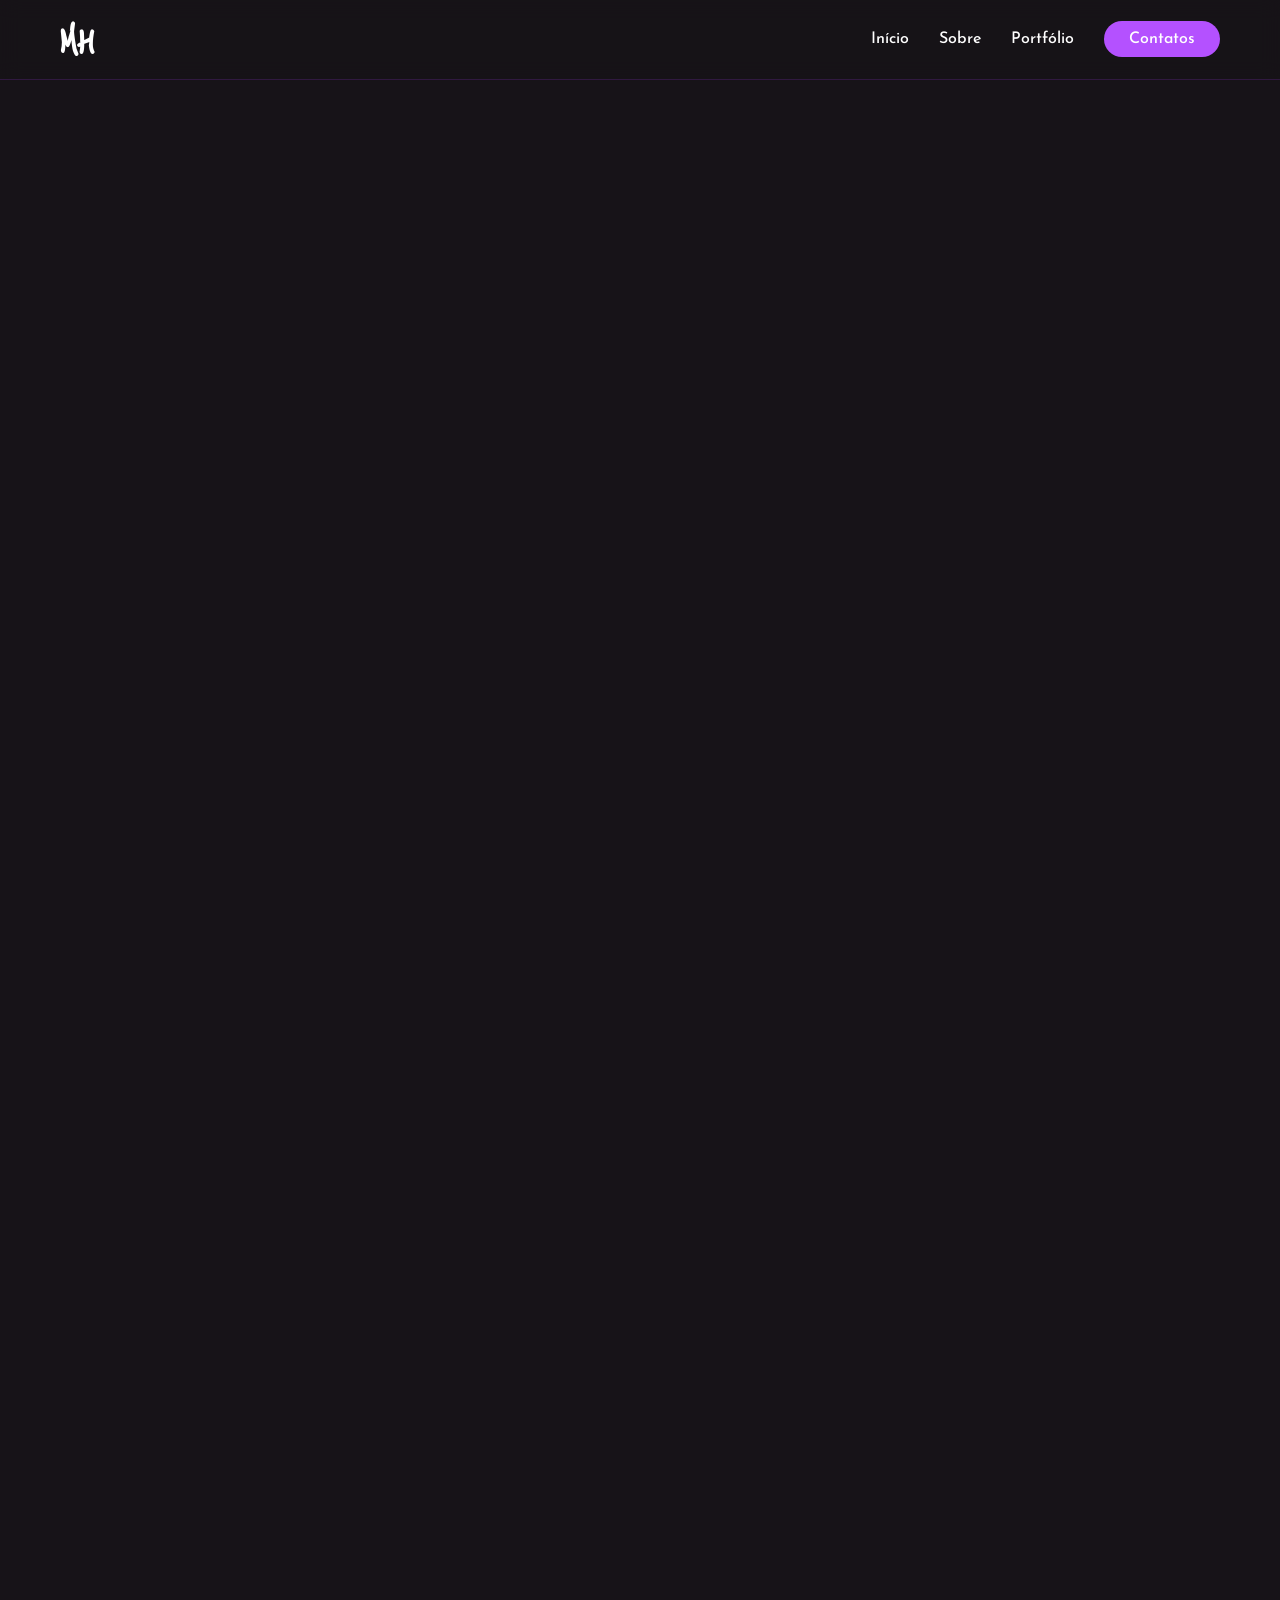
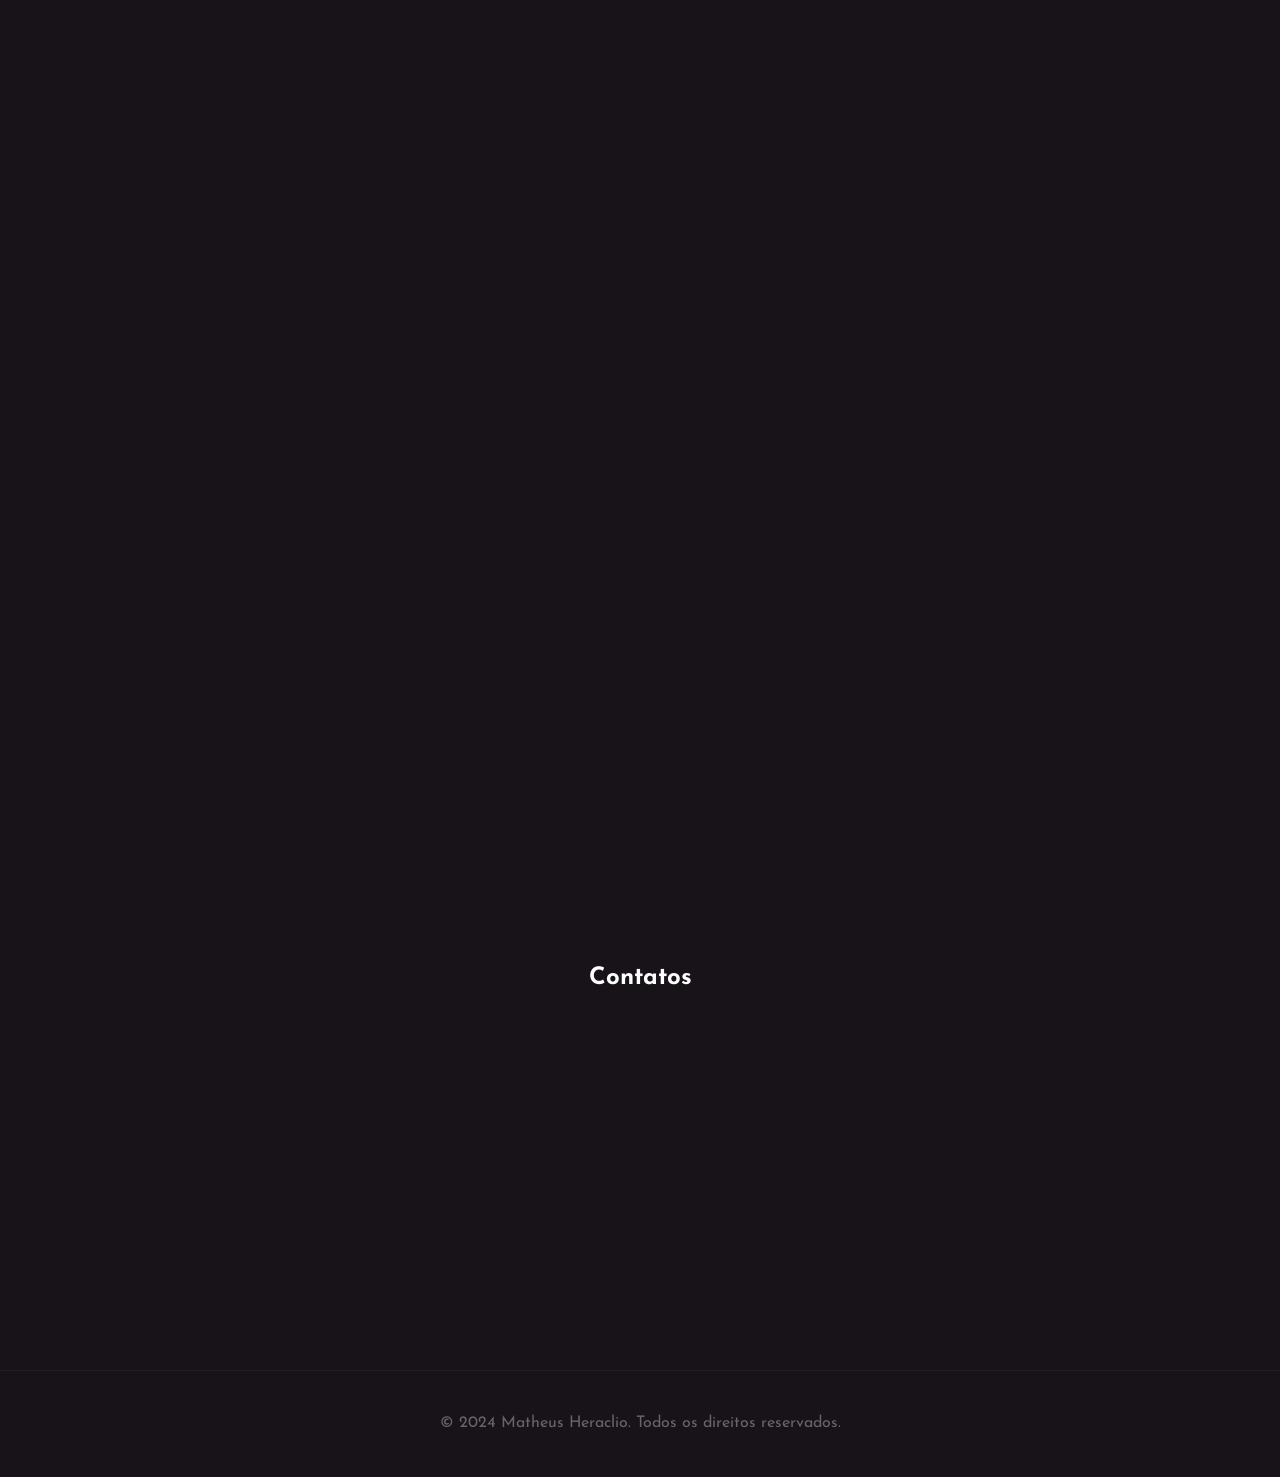
==== commit 446798d0: "Add files via upload" ====
--- a/index.html
+++ b/index.html
@@ -4,13 +4,12 @@
     <meta charset="UTF-8">
     <meta name="viewport" content="width=device-width, initial-scale=1.0">
     <title>Matheus Heraclio | Portfólio</title>
-    <script src="https://unpkg.com/scrollreveal"></script>
     <link rel="stylesheet" href="style.css">
     <link rel="stylesheet" href="https://cdnjs.cloudflare.com/ajax/libs/font-awesome/6.4.0/css/all.min.css">
     <link rel="preconnect" href="https://fonts.googleapis.com">
     <link rel="preconnect" href="https://fonts.gstatic.com" crossorigin>
     <link href="https://fonts.googleapis.com/css2?family=Josefin+Sans:wght@100..700&family=Just+Me+Again+Down+Here&display=swap" rel="stylesheet">
-    <link rel="shortcut icon" href="/imagens/MH logo2.png">
+    <link rel="shortcut icon" href="imagens/MH logo2.png">
 </head>
 <body>
 
@@ -37,10 +36,10 @@
             
             <div class="botoes-inicio">
                 <a href="https://github.com/Matheus-Heraclio" target="_blank" class="botao-social">
-                    <img src="/imagens/github.png" alt="Github">
+                    <img src="imagens/github.png" alt="Github">
                 </a>
                 <a href="https://www.linkedin.com/in/matheus-heraclio-704944179" target="_blank" class="botao-social">
-                    <img src="/imagens/linkedin (1).png" alt="Linkedin">
+                    <img src="imagens/linkedin (1).png" alt="Linkedin">
                 </a>
             </div>
         </section>
@@ -48,13 +47,13 @@
         <!-- Sobre Mim -->
         <section id="sobre" class="sobre">
             <div class="container-limit">
-                <h2>Sobre Mim</h2>
                 <div class="containersobre">
-                    <img src="/imagens/Imagem.png" alt="Matheus Heraclio" class="foto">
+                    <img src="imagens/Imagem.png" alt="Matheus Heraclio" class="foto">
                     <div class="textosobre">
+                        <h2>Sobre Mim</h2>
                         <p>Sou um estudante de Sistemas de Informação (SI) e desenvolvedor Front-End | UX/UI Design com 19 anos de idade e 2+ anos de experiência em criação de interfaces e soluções inovadoras e eficientes.</p>
                         <p>Gosto de criar interfaces e desenvolver sites que não só funcionem bem, mas que surpreendam o cliente. Curto ver a ideia saindo do papel e ganhando vida, sempre buscando entregar algo acima do esperado. Tenho um foco especial em Front-end e UX/UI, e estou sempre estudando para elevar o nível dos meus projetos.</p>
-                        <a href="/curriculo/Curriculo Matheus Heraclio Monteiro dos Santos.pdf" class="botao-baixar">Baixar CV</a>
+                        <a href="curriculo/Curriculo Matheus Heraclio Monteiro dos Santos.pdf" class="botao-baixar">Baixar Curriculo</a>
                     </div>
                 </div>
             </div>
@@ -67,7 +66,7 @@
                     <div class="estatistica-item">
                         <div class="estatistica-icon"><i class="fa-solid fa-code"></i></div>
                         <div class="estatistica-info">
-                            <h3>2</h3>
+                            <h3>4</h3>
                             <p>TOTAL DE PROJETOS</p>
                             <span>Soluções web inovadoras criadas</span>
                         </div>
@@ -104,37 +103,37 @@
                 <!-- Aba Projetos -->
                 <div id="projetos-aba" class="aba-conteudo active">
                     <div class="projetos-grid">
-                        <!-- Projeto 1 -->
+                        <!-- Projeto dema -->
                         <div class="projeto-card">
                             <div class="projeto-img-wrapper">
-                                <img src="/imagens/mdeco.jpg" alt="MD Eco">
+                                <img src="imagens/mdeco.jpg" alt="MD Eco">
                             </div>
                             <h3>MD Eco</h3>
                             <div class="projeto-card-btns">
-                                <a href="#" class="btn-projeto btn-live">Live Demo</a>
-                                <button class="btn-projeto btn-detalhes" onclick="abrirModal('meumoldal')">Detalhes</button>
+                                <a href="https://matheus-heraclio.github.io/Projeto-MD/" class="btn-projeto btn-live">Live Demo</a>
+                                <a href="#" class="btn-projeto btn-detalhes" onclick="abrirModal('meumoldal')">Detalhes</a>
                             </div>
                         </div>
                         <!-- Projeto 2 -->
                         <div class="projeto-card">
                             <div class="projeto-img-wrapper">
-                                <img src="/imagens/projeto2.png" alt="Site de Receitas">
+                                <img src="imagens/projeto2.png" alt="Site de Receitas">
                             </div>
                             <h3>Site de Receitas</h3>
                             <div class="projeto-card-btns">
-                                <a href="#" class="btn-projeto btn-live">Live Demo</a>
+                                <a href="https://github.com/Matheus-Heraclio/Projeto-MD" class="btn-projeto btn-live">Live Demo</a>
                                 <button class="btn-projeto btn-detalhes">Detalhes</button>
                             </div>
                         </div>
                         <!-- Projeto 3 -->
                         <div class="projeto-card">
                             <div class="projeto-img-wrapper">
-                                <img src="/imagens/projeto3.png" alt="Projeto 3">
-                            </div>
-                            <h3>Atendeai</h3>
+                                <img src="imagens/projeto3.png" alt="Projeto 3">
+                            </div>
+                            <h3>Projeto 3</h3>
                             <div class="projeto-card-btns">
-                                <a href="#" class="btn-projeto btn-live">Live Demo</a>
-                                <button class="btn-projeto btn-detalhes" onclick="abrirModal('meumoldal3')">Detalhes</button>
+                                <a href="https://matheus-heraclio.github.io/Projeto-MD/" class="btn-projeto btn-live">Live Demo</a>
+                                <button class="btn-projeto btn-detalhes">Detalhes</button>
                             </div>
                         </div>
                     </div>
@@ -143,21 +142,41 @@
                 <!-- Aba Certificados -->
                 <div id="certificados-aba" class="aba-conteudo">
                     <div class="certificados-grid">
-                        <img src="/imagens/certificado FIAP.jpg" alt="Certificado FIAP">
-                        <img src="/imagens/Certificado Web Front-End.jpg" alt="Certificado Web">
-                        <img src="/imagens/Certificado LGPD.jpg" alt="Certificado LGPD">
-                        <img src="/imagens/Certificado Segurança da informação.jpg" alt="Certificado Segurança">
+                        <div class="certificado-item" onclick="abrirCertificado(this)">
+                            <img src="imagens/certificado FIAP.jpg" alt="Certificado FIAP">
+                            <div class="certificado-overlay">
+                                <span>Ver certificado</span>
+                            </div>
+                        </div>
+                        <div class="certificado-item" onclick="abrirCertificado(this)">
+                            <img src="imagens/Certificado Web Front-End.jpg" alt="Certificado Web">
+                            <div class="certificado-overlay">
+                                <span>Ver certificado</span>
+                            </div>
+                        </div>
+                        <div class="certificado-item" onclick="abrirCertificado(this)">
+                            <img src="imagens/Certificado LGPD.jpg" alt="Certificado LGPD">
+                            <div class="certificado-overlay">
+                                <span>Ver certificado</span>
+                            </div>
+                        </div>
+                        <div class="certificado-item" onclick="abrirCertificado(this)">
+                            <img src="imagens/Certificado Segurança da informação.jpg" alt="Certificado Segurança">
+                            <div class="certificado-overlay">
+                                <span>Ver certificado</span>
+                            </div>
+                        </div>
                     </div>
                 </div>
 
                 <!-- Aba Tecnologias -->
                 <div id="tecnologias-aba" class="aba-conteudo">
                     <div class="cardshabilidades">
-                        <div class="box"><img src="/imagens/html.png.png" alt="HTML"><p>HTML5</p></div>
-                        <div class="box"><img src="/imagens/css.png" alt="CSS"><p>CSS3</p></div>
-                        <div class="box"><img src="/imagens/javascript.png" alt="JS"><p>JavaScript</p></div>
-                        <div class="box"><img src="/imagens/figma.png" alt="Figma"><p>Figma</p></div>
-                        <div class="box"><img src="/imagens/react.png" alt="React"><p>React</p></div>
+                        <div class="box"><img src="imagens/html.png.png" alt="HTML"><p>HTML5</p></div>
+                        <div class="box"><img src="imagens/css.png" alt="CSS"><p>CSS3</p></div>
+                        <div class="box"><img src="imagens/javascript.png" alt="JS"><p>JavaScript</p></div>
+                        <div class="box"><img src="imagens/figma.png" alt="Figma"><p>Figma</p></div>
+                        <div class="box"><img src="imagens/react.png" alt="React"><p>React</p></div>
                     </div>
                 </div>
             </div>
@@ -177,41 +196,20 @@
                     <p>O projeto contou com o protótipo de um aplicativo criado no Figma e um site desenvolvido em HTML, CSS e JavaScript, que permitia aos usuários localizar ecopontos próximos, receber dicas de descarte e aprender a maneira correta de descartar cada tipo de material.</p>
                     <div class="modal-actions">
                         <a href="#" class="modal-btn-primary"><i class="fa-solid fa-external-link"></i> Live Demo</a>
-                        <a href="#" class="modal-btn-secondary"><i class="fa-brands fa-github"></i> Github</a>
+                        <a href="https://github.com/Matheus-Heraclio/Projeto-MD" class="modal-btn-secondary"><i class="fa-brands fa-github"></i> Github</a>
                     </div>
                 </div>
                 <div class="modal-content-right">
-                    <img src="/imagens/mdeco.jpg" class="imagem-modal">
+                    <img src="imagens/mdeco.jpg" class="imagem-modal">
                 </div>
             </div>
         </dialog>
 
-<!-- Modal atendeai -->
-        <dialog class="meumodal1" id="meumoldal3">
-            <div class="modal-header">
-                <button id="closemodal" onclick="fecharModal('meumoldal3')"><i class="fa-solid fa-xmark"></i></button>
-                <div class="modal-breadcrumb">Projetos > Atendeai</div>
-            </div>
-            <div class="modal-body">
-                <div class="modal-content-left">
-                    <h1>Atendeai</h1>
-                    <div class="modal-divider"></div>
-                    <p>🚀 Atendeai foi um projeto que surgiu de uma atividade onde meu grupo criamos um sistema de gerenciamento de filas de atendimento inspirado nos painéis utilizados em UPAs e hospitais. A aplicação organiza e exibe senhas de pacientes em ordem de prioridade para diferentes tipos de atendimento, como consultas e exames, facilitando a gestão e visualização das chamadas em tempo real. Desenvolvido utilizando Angular.
-                    <div class="modal-actions">
-                        <a href="#" class="modal-btn-primary"><i class="fa-solid fa-external-link"></i> Live Demo</a>
-                        <a href="#" class="modal-btn-secondary"><i class="fa-brands fa-github"></i> Github</a>
-                    </div>
-                </div>
-                <div class="modal-content-right">
-                    <img src="/imagens/mdeco.jpg" class="imagem-modal">
-                </div>
-            </div>
-        </dialog>
-
-
-
-
-
+        <!-- Modal de Certificados (Lightbox) -->
+        <div id="modal-certificado" class="modal-lightbox">
+            <span class="close-lightbox" onclick="fecharCertificado()">&times;</span>
+            <img class="modal-content-lightbox" id="img-certificado">
+        </div>
 
         <!-- Contatos -->
         <section id="contatos" class="contatos">
@@ -219,12 +217,12 @@
                 <h2>Contatos</h2>
                 <div class="icons">
                     <div class="icon-box">
-                        <img src="/imagens/Email.png" alt="Email">
+                        <img src="imagens/Email.png" alt="Email">
                         <h4>E-mail</h4>
                         <p>matheusheraclio762@gmail.com</p>
                     </div>
                     <div class="icon-box">
-                        <img src="/imagens/telefone.png" alt="Telefone">
+                        <img src="imagens/telefone.png" alt="Telefone">
                         <h4>Telefone</h4>
                         <p>(81) 99405-4733</p>
                     </div>
@@ -239,6 +237,7 @@
         </footer>
     </main>
 
+    <script src="https://unpkg.com/scrollreveal"></script>
     <script src="script.js"></script>
 </body>
 </html>
--- a/style.css
+++ b/style.css
@@ -15,6 +15,18 @@
     color: white;
     line-height: 1.6;
     overflow-x: hidden;
+}
+
+/* Evita que elementos apareçam antes do ScrollReveal carregar */
+.ola, .nome, .front, .botoes-inicio, .foto, .textosobre, .estatistica-item, .abas-container, .projeto-card, .icon-box {
+    visibility: hidden;
+}
+
+/* Os itens das abas (certificados e tecnologias) não devem ser escondidos inicialmente via CSS 
+   para evitar conflitos com o display: none das abas. O ScrollReveal lidará com eles quando a aba for aberta. */
+.certificado-item, .box {
+    visibility: visible !important;
+    opacity: 1 !important;
 }
 
 /* Container Padronizado */
@@ -167,15 +179,14 @@
     box-shadow: 0 20px 40px rgba(0,0,0,0.3);
 }
 
-h2 {
+.textosobre h2 {
     font-size: 3rem;
     color: #b451ff;
     margin-bottom: 20px;
-    text-align: center;
 }
 
 .textosobre p {
-    font-size: 1.2rem;
+    font-size: 1.1rem;
     color: #bbb;
     margin-bottom: 30px;
 }
@@ -374,16 +385,51 @@
     gap: 20px;
 }
 
-.certificados-grid img {
-    width: 100%;
+.certificado-item {
+    position: relative;
+    cursor: pointer;
+    overflow: hidden;
     border-radius: 15px;
     border: 1px solid rgba(154, 57, 230, 0.2);
     transition: all 0.3s ease;
 }
 
-.certificados-grid img:hover {
-    transform: scale(1.05);
-    border-color: #b451ff;
+.certificado-item img {
+    width: 100%;
+    display: block;
+    transition: transform 0.5s ease;
+}
+
+.certificado-overlay {
+    position: absolute;
+    top: 0;
+    left: 0;
+    width: 100%;
+    height: 100%;
+    background: rgba(180, 81, 255, 0.4);
+    display: flex;
+    justify-content: center;
+    align-items: center;
+    opacity: 0;
+    transition: opacity 0.3s ease;
+    backdrop-filter: blur(3px);
+}
+
+.certificado-overlay span {
+    color: white;
+    font-weight: bold;
+    font-size: 1.1rem;
+    border: 2px solid white;
+    padding: 10px 20px;
+    border-radius: 30px;
+}
+
+.certificado-item:hover .certificado-overlay {
+    opacity: 1;
+}
+
+.certificado-item:hover img {
+    transform: scale(1.1);
 }
 
 /* Tecnologias */
@@ -423,7 +469,7 @@
     color: #b451ff;
 }
 
-/* Modal */
+/* Modal Projetos */
 .meumodal1 {
     width: 90%;
     max-width: 1000px;
@@ -472,7 +518,6 @@
 
 .imagem-modal {
     width: 100%;
-    height: 300px;
     border-radius: 20px;
     box-shadow: 0 10px 30px rgba(0,0,0,0.5);
 }
@@ -495,6 +540,51 @@
 
 .modal-btn-primary { background: #b451ff; color: white; }
 .modal-btn-secondary { background: rgba(255, 255, 255, 0.05); color: white; border: 1px solid rgba(255, 255, 255, 0.1); }
+
+/* Modal de Certificados (Lightbox) */
+.modal-lightbox {
+    display: none;
+    position: fixed;
+    z-index: 2000;
+    padding-top: 50px;
+    left: 0;
+    top: 0;
+    width: 100%;
+    height: 100%;
+    overflow: auto;
+    background-color: rgba(0, 0, 0, 0.9);
+    backdrop-filter: blur(10px);
+}
+
+.modal-content-lightbox {
+    margin: auto;
+    display: block;
+    width: 80%;
+    max-width: 900px;
+    border-radius: 15px;
+    box-shadow: 0 0 30px rgba(180, 81, 255, 0.3);
+    animation: zoom 0.6s;
+}
+
+@keyframes zoom {
+    from {transform: scale(0)}
+    to {transform: scale(1)}
+}
+
+.close-lightbox {
+    position: absolute;
+    top: 30px;
+    right: 50px;
+    color: #f1f1f1;
+    font-size: 60px;
+    font-weight: bold;
+    transition: 0.3s;
+    cursor: pointer;
+}
+
+.close-lightbox:hover {
+    color: #b451ff;
+}
 
 /* Contato */
 .contatos {
@@ -542,4 +632,6 @@
     .nome { font-size: 3.5rem; }
     .front { font-size: 2rem; }
     .icons { flex-direction: column; align-items: center; }
-}
+    .modal-content-lightbox { width: 100%; }
+    .close-lightbox { right: 20px; top: 10px; }
+}
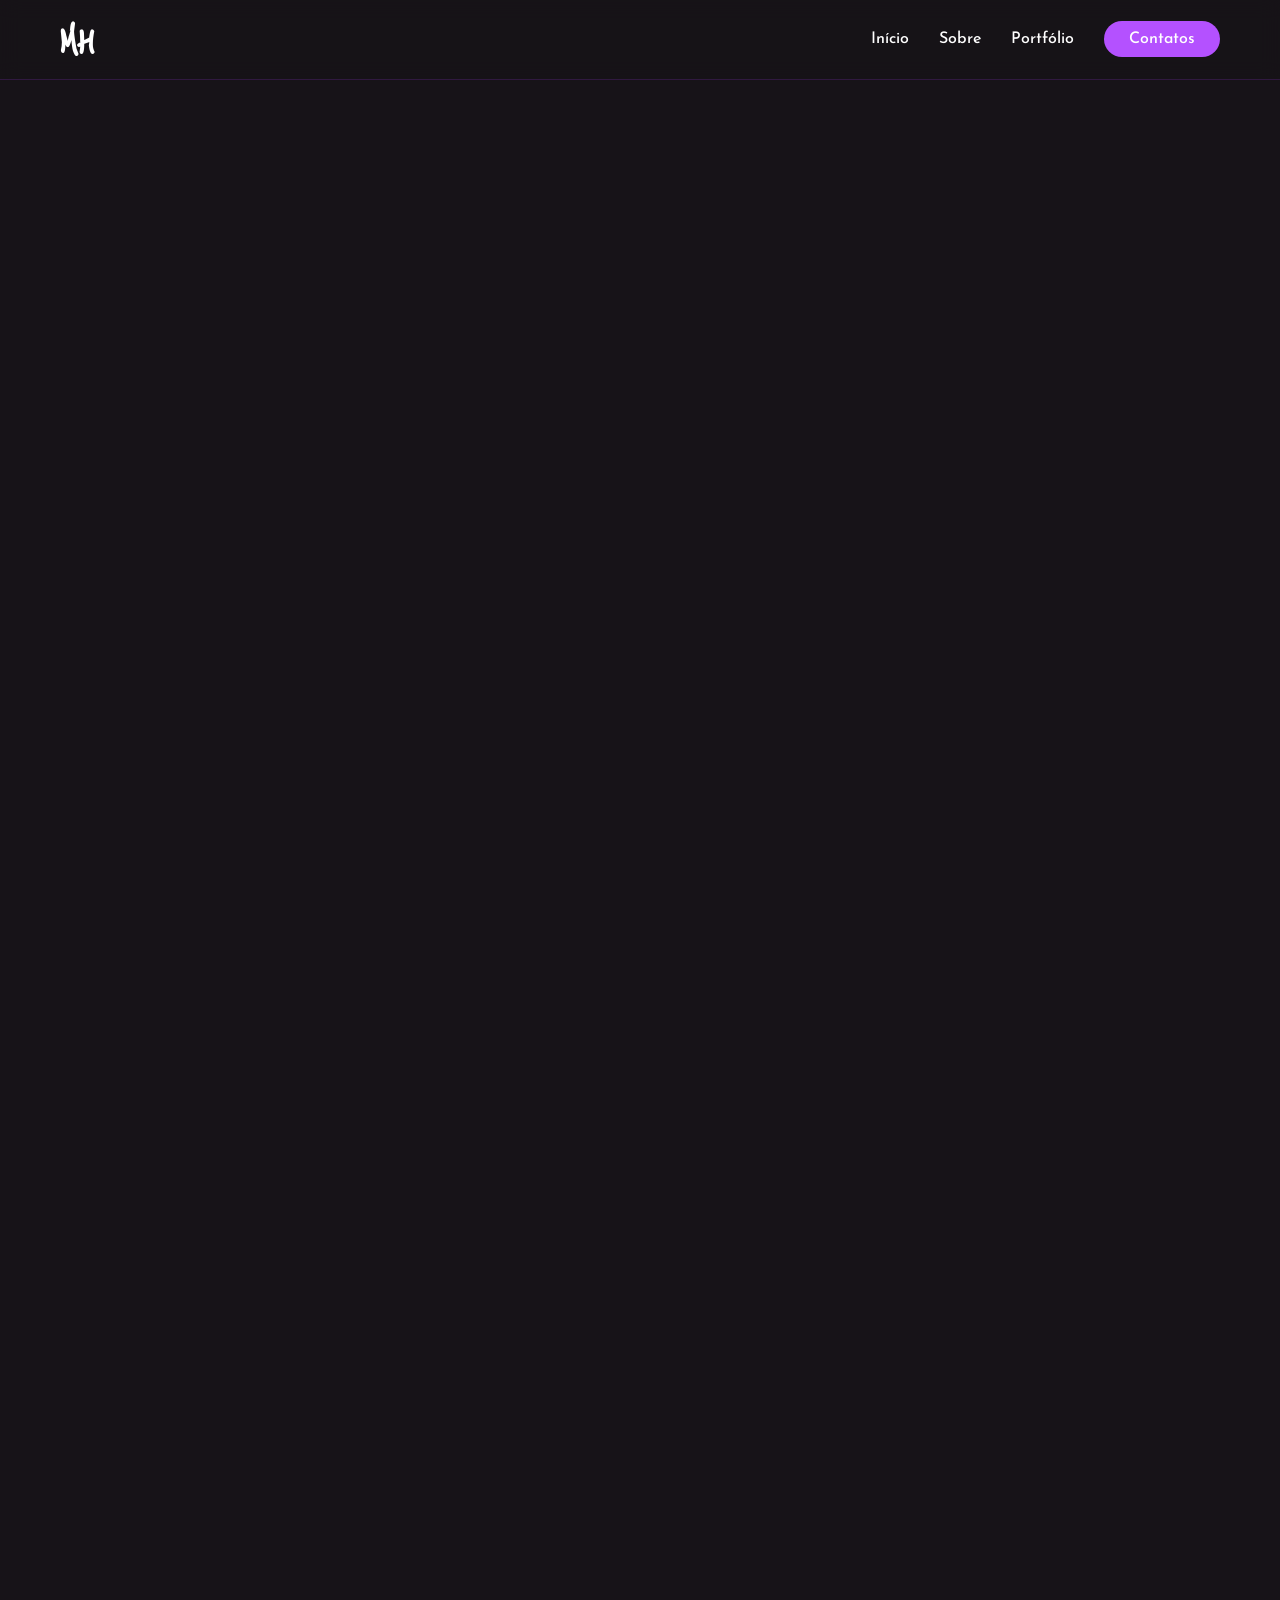
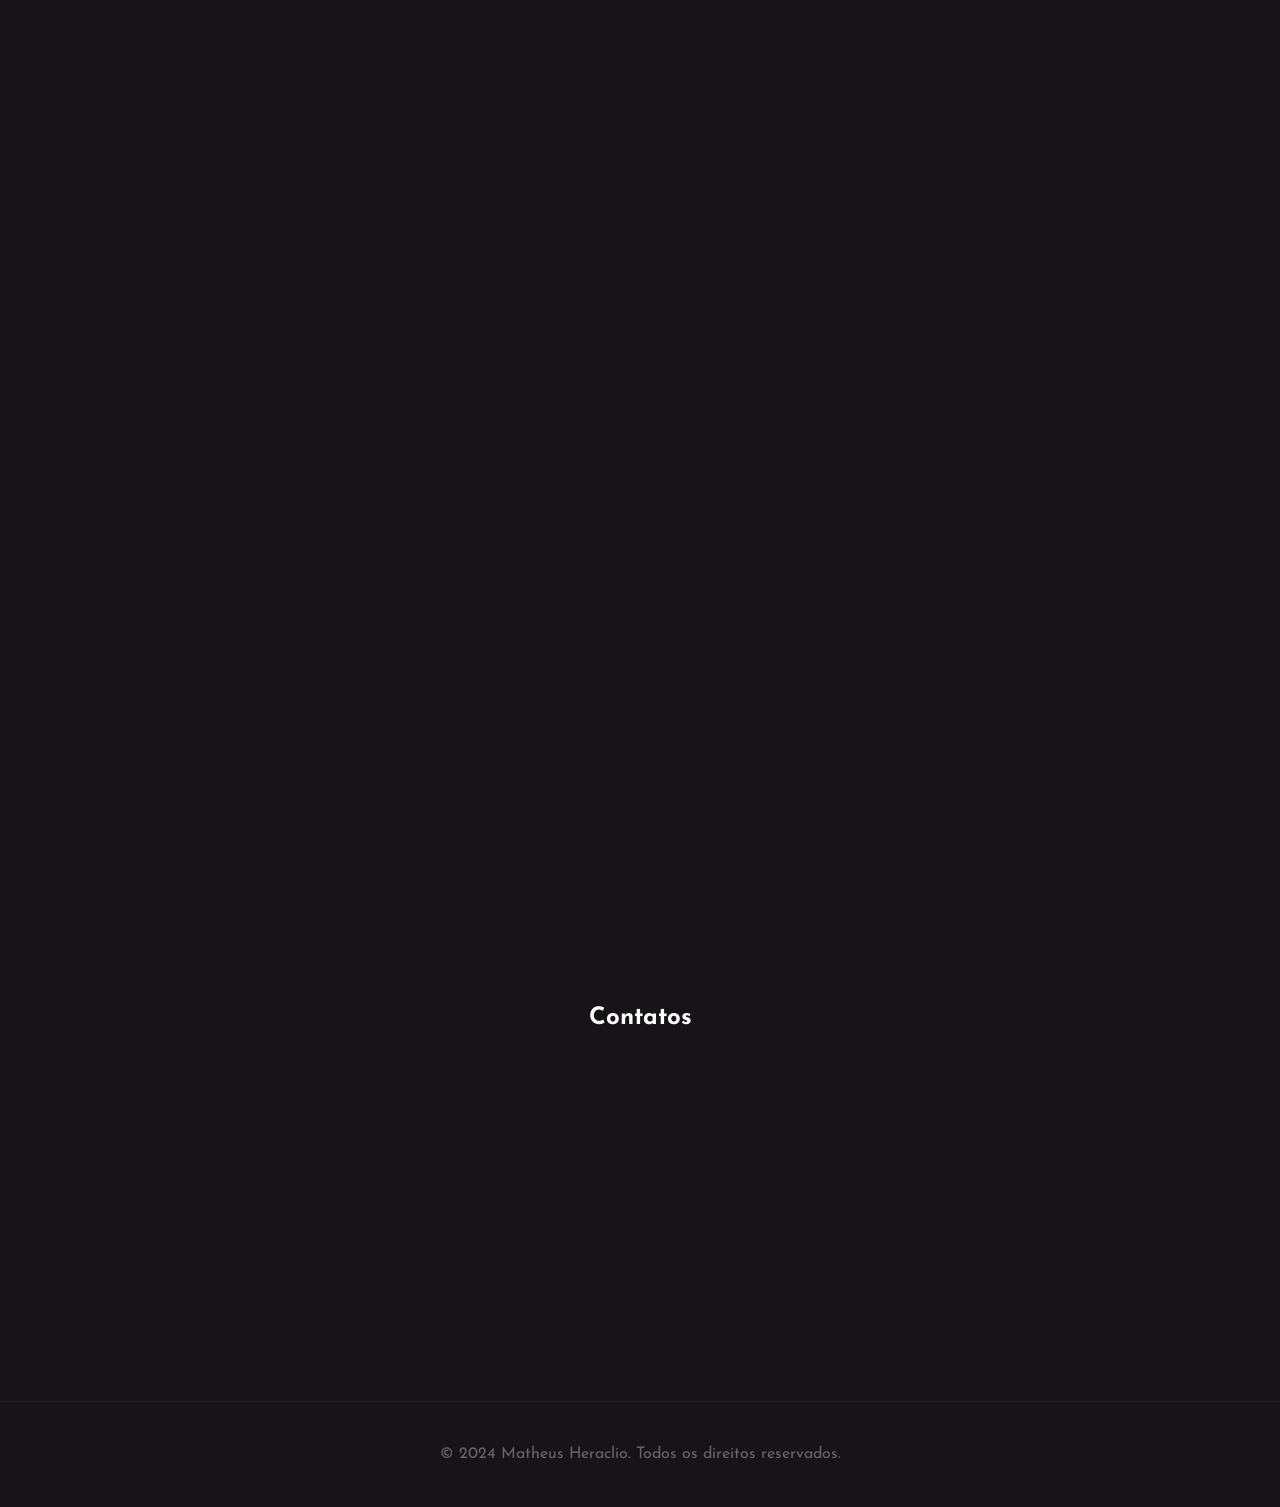
==== commit 02615bfa: "Add files via upload correção de bugs e interface" ====
--- a/index.html
+++ b/index.html
@@ -32,7 +32,7 @@
         <section id="inicio" class="inicio container-limit">
             <h1 class="ola">Olá, eu sou</h1>
             <h1 class="nome">Matheus Heraclio</h1>
-            <h1 class="front">Desenvolvedor Front-end</h1>
+            <h1 class="front">Desenvolvedor Full-Stack</h1>
             
             <div class="botoes-inicio">
                 <a href="https://github.com/Matheus-Heraclio" target="_blank" class="botao-social">
@@ -51,7 +51,7 @@
                     <img src="imagens/Imagem.png" alt="Matheus Heraclio" class="foto">
                     <div class="textosobre">
                         <h2>Sobre Mim</h2>
-                        <p>Sou um estudante de Sistemas de Informação (SI) e desenvolvedor Front-End | UX/UI Design com 19 anos de idade e 2+ anos de experiência em criação de interfaces e soluções inovadoras e eficientes.</p>
+                        <p>Sou um <b>estudante de Sistemas de Informação (SI)</b> e desenvolvedor Front-End | UX/UI Design com 19 anos de idade e 2+ anos de experiência em criação de interfaces e soluções inovadoras e eficientes.</p>
                         <p>Gosto de criar interfaces e desenvolver sites que não só funcionem bem, mas que surpreendam o cliente. Curto ver a ideia saindo do papel e ganhando vida, sempre buscando entregar algo acima do esperado. Tenho um foco especial em Front-end e UX/UI, e estou sempre estudando para elevar o nível dos meus projetos.</p>
                         <a href="curriculo/Curriculo Matheus Heraclio Monteiro dos Santos.pdf" class="botao-baixar">Baixar Curriculo</a>
                     </div>
@@ -111,7 +111,7 @@
                             <h3>MD Eco</h3>
                             <div class="projeto-card-btns">
                                 <a href="https://matheus-heraclio.github.io/Projeto-MD/" class="btn-projeto btn-live">Live Demo</a>
-                                <a href="#" class="btn-projeto btn-detalhes" onclick="abrirModal('meumoldal')">Detalhes</a>
+                                <button type="button" class="btn-projeto btn-detalhes" onclick="abrirModal('meumoldal')">Detalhes</button>
                             </div>
                         </div>
                         <!-- Projeto 2 -->
@@ -130,7 +130,7 @@
                             <div class="projeto-img-wrapper">
                                 <img src="imagens/projeto3.png" alt="Projeto 3">
                             </div>
-                            <h3>Projeto 3</h3>
+                            <h3>Sistema de senhas de atendimento medico</h3>
                             <div class="projeto-card-btns">
                                 <a href="https://matheus-heraclio.github.io/Projeto-MD/" class="btn-projeto btn-live">Live Demo</a>
                                 <button class="btn-projeto btn-detalhes">Detalhes</button>
@@ -192,7 +192,7 @@
                 <div class="modal-content-left">
                     <h1>MD Eco</h1>
                     <div class="modal-divider"></div>
-                    <p>🚀 MD Eco foi o meu primeiro projeto desenvolvido. Ele surgiu a partir de um desafio com o tema “cidades”, e nasceu como uma proposta para facilitar o processo de reciclagem de resíduos.</p>
+                    <p> MD Eco foi o meu primeiro projeto desenvolvido. Ele surgiu a partir de um desafio com o tema “cidades”, e nasceu como uma proposta para facilitar o processo de reciclagem de resíduos.</p>
                     <p>O projeto contou com o protótipo de um aplicativo criado no Figma e um site desenvolvido em HTML, CSS e JavaScript, que permitia aos usuários localizar ecopontos próximos, receber dicas de descarte e aprender a maneira correta de descartar cada tipo de material.</p>
                     <div class="modal-actions">
                         <a href="#" class="modal-btn-primary"><i class="fa-solid fa-external-link"></i> Live Demo</a>
--- a/style.css
+++ b/style.css
@@ -14,7 +14,14 @@
     background: #171318;
     color: white;
     line-height: 1.6;
+    min-height: 100vh;
     overflow-x: hidden;
+}
+
+img {
+    display: block;
+    max-width: 100%;
+    height: auto;
 }
 
 /* Evita que elementos apareçam antes do ScrollReveal carregar */
@@ -189,6 +196,10 @@
     font-size: 1.1rem;
     color: #bbb;
     margin-bottom: 30px;
+}
+
+.textosobre b {
+    font-size: 20px;
 }
 
 .botao-baixar {
@@ -311,7 +322,7 @@
     border: 1px solid rgba(255, 255, 255, 0.05);
     border-radius: 20px;
     padding: 20px;
-    text-align: left;
+    text-align: center;
     transition: all 0.3s ease;
 }
 
@@ -514,12 +525,21 @@
 }
 
 .modal-content-left { flex: 1; text-align: left; }
-.modal-content-right { flex: 1; }
+.modal-content-right {
+    flex: 1;
+    display: flex;
+    justify-content: center;
+    align-items: center;
+}
 
 .imagem-modal {
     width: 100%;
+    max-width: 100%;
     border-radius: 20px;
     box-shadow: 0 10px 30px rgba(0,0,0,0.5);
+    height: auto;
+    max-height: 480px;
+    object-fit: cover;
 }
 
 .modal-actions {
@@ -597,6 +617,7 @@
     justify-content: center;
     gap: 50px;
     margin-top: 50px;
+    flex-wrap: wrap;
 }
 
 .icon-box {
@@ -604,7 +625,14 @@
     border: 1px solid rgba(154, 57, 230, 0.2);
     padding: 40px;
     border-radius: 25px;
-    width: 300px;
+    min-width: 240px;
+    max-width: 300px;
+    flex: 1;
+    display: flex;
+    flex-direction: column;
+    justify-content: center;
+    align-items: center;
+    text-align: center;
     transition: all 0.3s ease;
 }
 
@@ -613,7 +641,15 @@
     transform: translateY(-10px);
 }
 
-.icon-box img { width: 60px; margin-bottom: 20px; }
+.icon-box img {
+    width: 60px;
+    margin-bottom: 20px;
+}
+
+.icon-box h4,
+.icon-box p {
+    margin: 0;
+}
 
 footer {
     padding: 40px;
@@ -635,3 +671,43 @@
     .modal-content-lightbox { width: 100%; }
     .close-lightbox { right: 20px; top: 10px; }
 }
+
+@media (max-width: 768px) {
+    header {
+        height: auto;
+        padding: 15px 0;
+    }
+
+    nav .nav-list {
+        flex-direction: column;
+        gap: 15px;
+    }
+
+    .container-limit {
+        padding: 0 15px;
+    }
+
+    .botoes-inicio {
+        flex-wrap: wrap;
+        justify-content: center;
+    }
+
+    .projetos-grid,
+    .certificados-grid,
+    .cardshabilidades {
+        grid-template-columns: 1fr;
+    }
+
+    .projeto-card-btns,
+    .modal-actions {
+        flex-direction: column;
+    }
+
+    .botao-social,
+    .btn-projeto,
+    .modal-btn-primary,
+    .modal-btn-secondary {
+        width: 100%;
+    }
+}
+
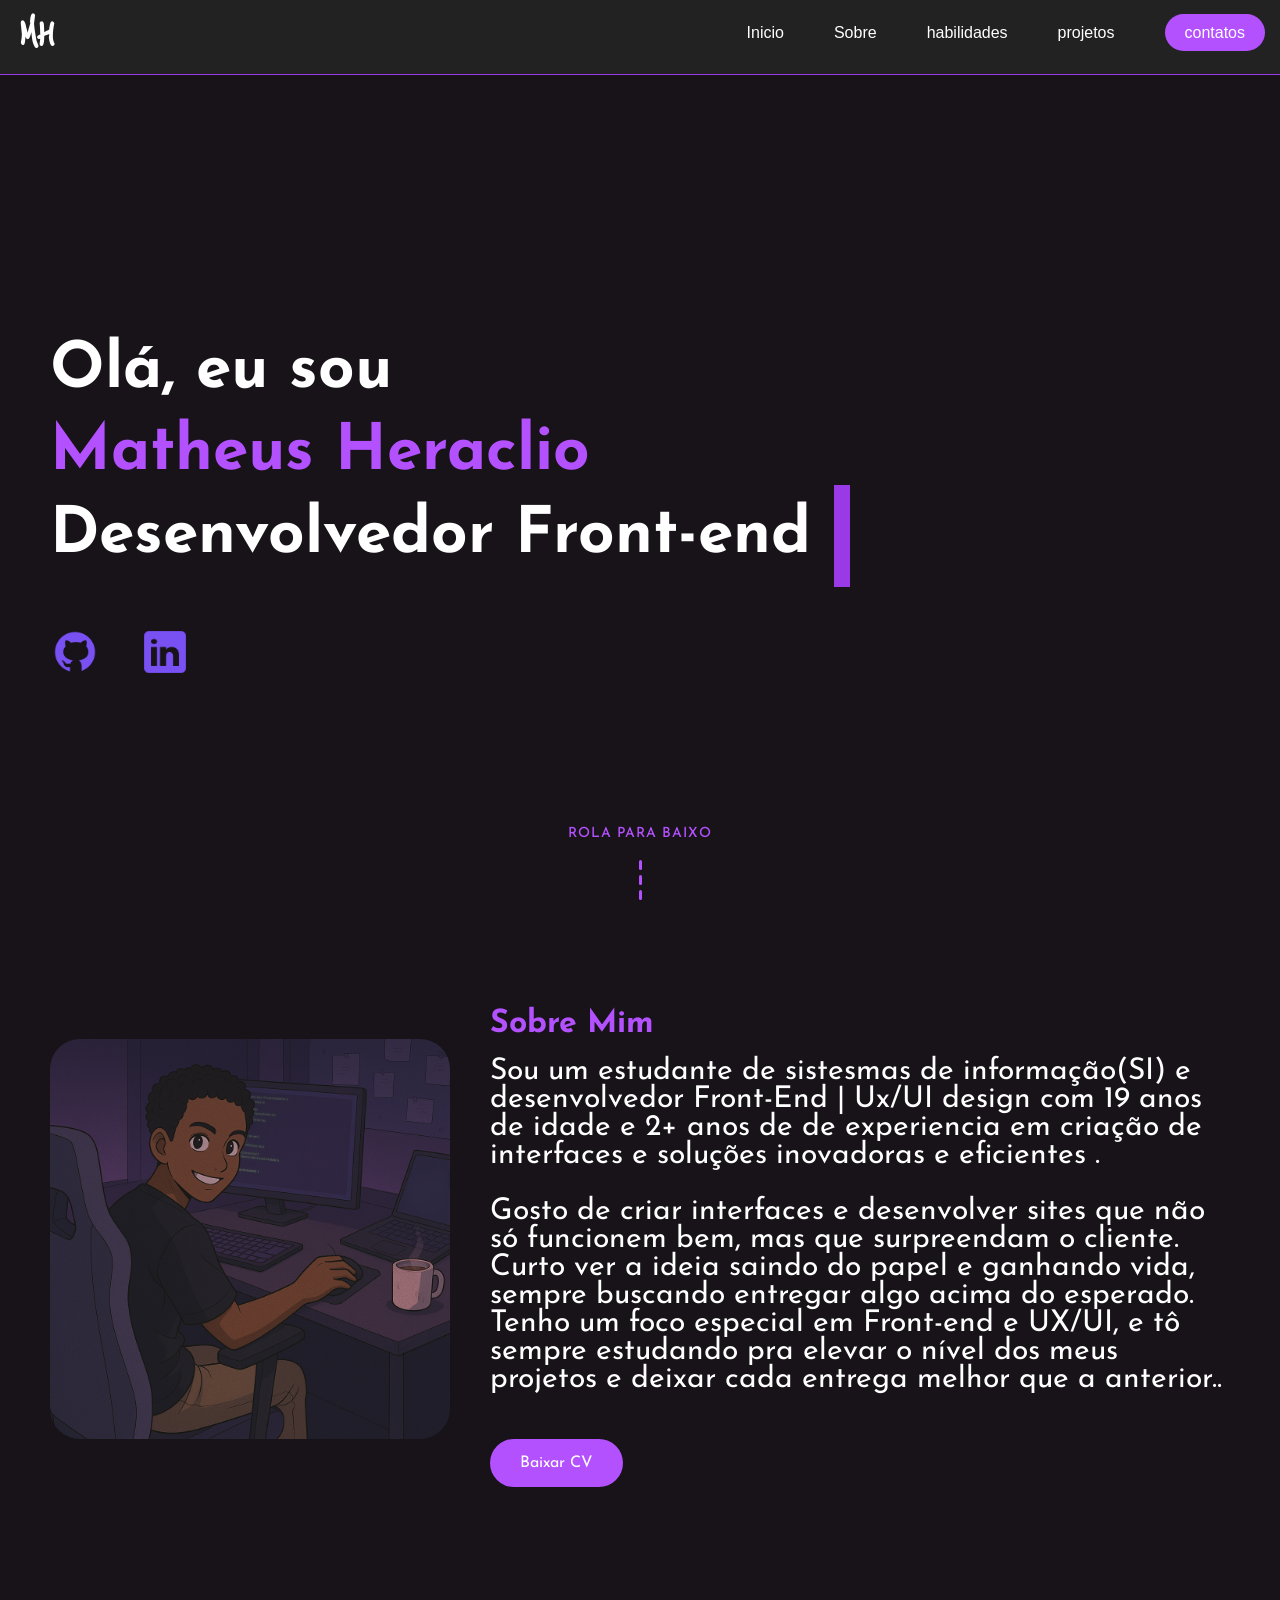
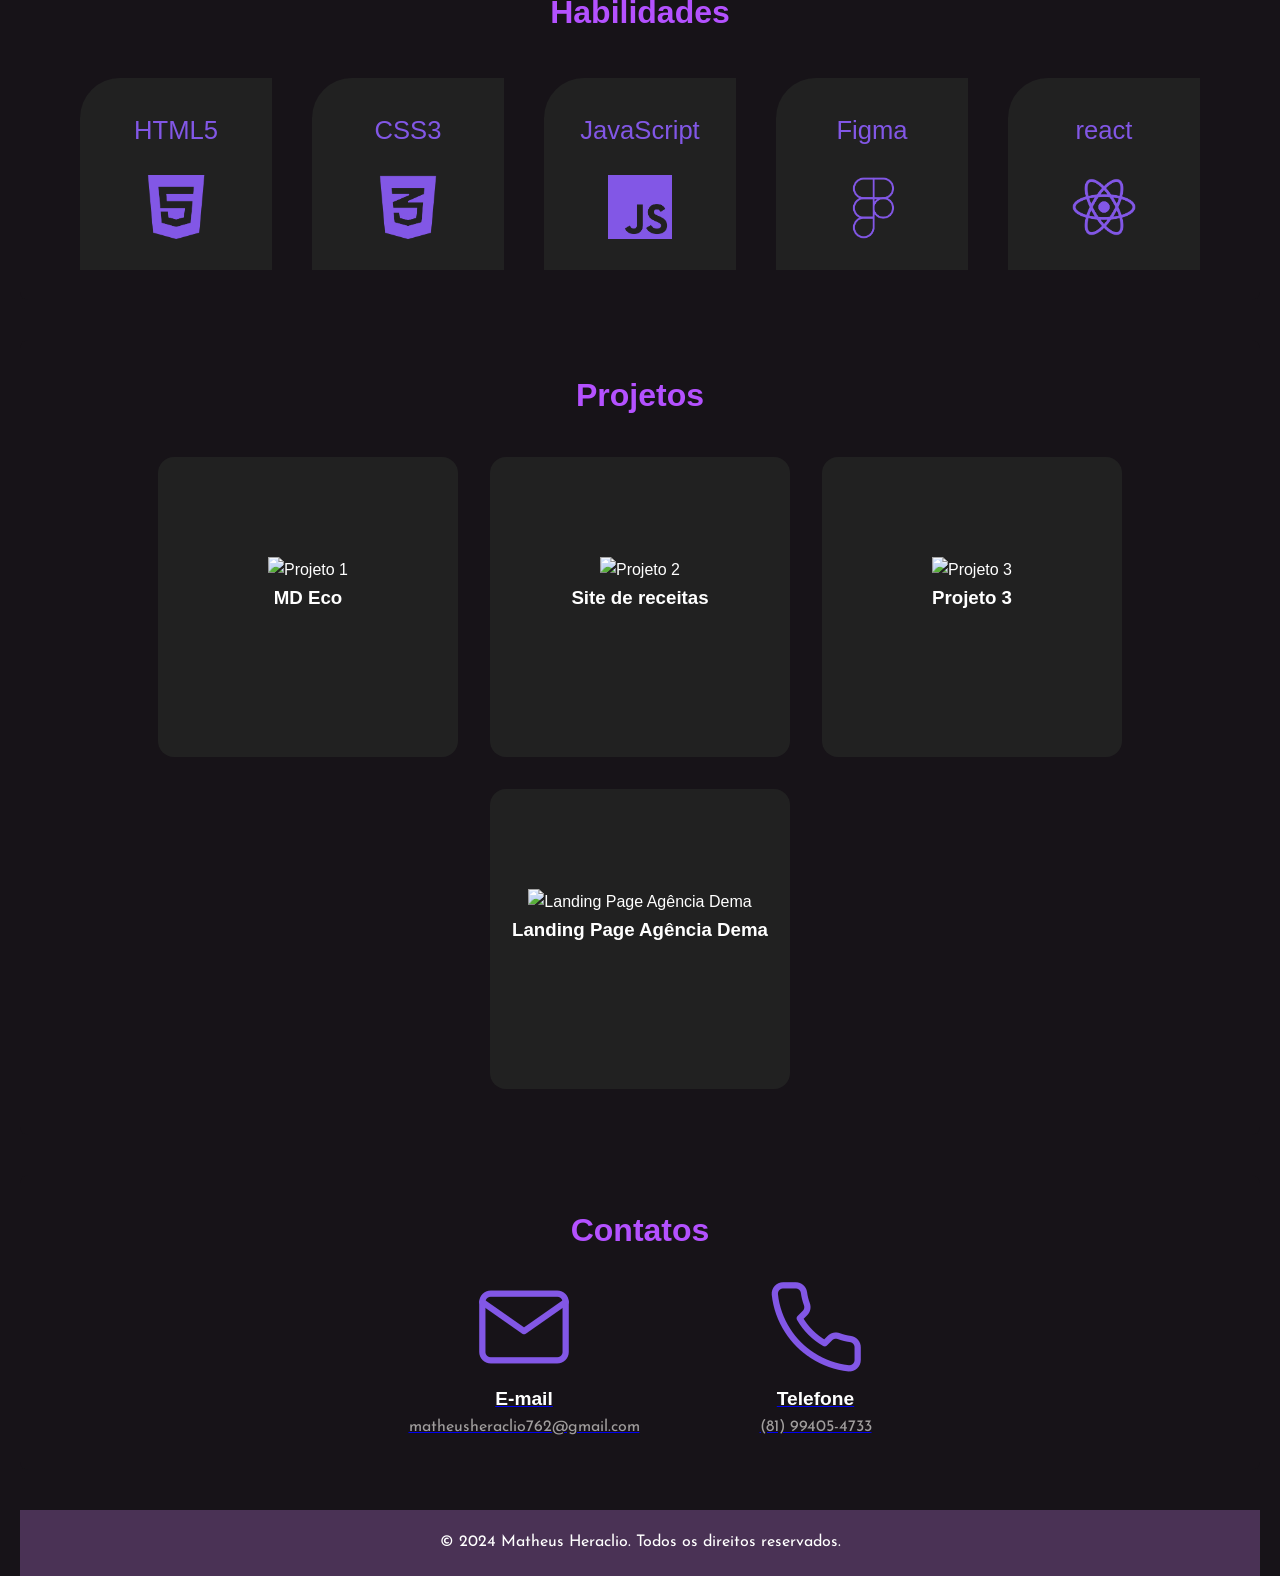
==== commit 7a1c4c3a: "adição de novo projeto" ====
--- a/index.html
+++ b/index.html
@@ -3,241 +3,249 @@
 <head>
     <meta charset="UTF-8">
     <meta name="viewport" content="width=device-width, initial-scale=1.0">
-    <title>Matheus Heraclio | Portfólio</title>
+    <title>Matheus Heraclio</title>
     <link rel="stylesheet" href="style.css">
-    <link rel="stylesheet" href="https://cdnjs.cloudflare.com/ajax/libs/font-awesome/6.4.0/css/all.min.css">
+     <link rel="stylesheet" href="https://cdnjs.cloudflare.com/ajax/libs/font-awesome/7.0.1/css/all.min.css">
+    <script src="https://unpkg.com/scrollreveal"></script>
+    <!--Josefin -->
     <link rel="preconnect" href="https://fonts.googleapis.com">
-    <link rel="preconnect" href="https://fonts.gstatic.com" crossorigin>
-    <link href="https://fonts.googleapis.com/css2?family=Josefin+Sans:wght@100..700&family=Just+Me+Again+Down+Here&display=swap" rel="stylesheet">
-    <link rel="shortcut icon" href="imagens/MH logo2.png">
+<link rel="preconnect" href="https://fonts.gstatic.com" crossorigin>
+<link href="https://fonts.googleapis.com/css2?family=Josefin+Sans:ital,wght@0,100..700;1,100..700&display=swap" rel="stylesheet">
+    <!--Just Me -->
+<link rel="preconnect" href="https://fonts.googleapis.com">
+<link rel="preconnect" href="https://fonts.gstatic.com" crossorigin>
+<link href="https://fonts.googleapis.com/css2?family=Just+Me+Again+Down+Here&display=swap" rel="stylesheet">
+ <link rel="shortcut icon" href="/imagens/MH logo2.png">
+
 </head>
+   
 <body>
 
+    <!-- navbar-->
     <header>
-        <div class="container-limit">
-            <h1>MH</h1>
-            <nav>
-                <ul class="nav-list">
-                    <li><a href="#inicio">Início</a></li>
-                    <li><a href="#sobre">Sobre</a></li>
-                    <li><a href="#portfolio">Portfólio</a></li>
-                    <li><a href="#contatos" class="botao-contato">Contatos</a></li>
-                </ul>
-            </nav>
-        </div>
+        <h1>MH</h1>
+        <nav>
+            <ul class="nav-list">
+                <li><a href="#inicio">Inicio</a></li>
+                <li><a href="#sobre">Sobre</a></li>
+                 <li><a href="#habilidades">habilidades</a></li>
+                <li><a href="#projetos">projetos</a></li>
+                <li><a href="#contatos" class="botao">contatos</a></li>
+            </ul>
+        </nav> 
     </header>
 
-    <main>
-        <!-- Início -->
-        <section id="inicio" class="inicio container-limit">
-            <h1 class="ola">Olá, eu sou</h1>
-            <h1 class="nome">Matheus Heraclio</h1>
-            <h1 class="front">Desenvolvedor Full-Stack</h1>
-            
-            <div class="botoes-inicio">
-                <a href="https://github.com/Matheus-Heraclio" target="_blank" class="botao-social">
-                    <img src="imagens/github.png" alt="Github">
-                </a>
-                <a href="https://www.linkedin.com/in/matheus-heraclio-704944179" target="_blank" class="botao-social">
-                    <img src="imagens/linkedin (1).png" alt="Linkedin">
-                </a>
-            </div>
-        </section>
-
-        <!-- Sobre Mim -->
-        <section id="sobre" class="sobre">
-            <div class="container-limit">
-                <div class="containersobre">
-                    <img src="imagens/Imagem.png" alt="Matheus Heraclio" class="foto">
-                    <div class="textosobre">
-                        <h2>Sobre Mim</h2>
-                        <p>Sou um <b>estudante de Sistemas de Informação (SI)</b> e desenvolvedor Front-End | UX/UI Design com 19 anos de idade e 2+ anos de experiência em criação de interfaces e soluções inovadoras e eficientes.</p>
-                        <p>Gosto de criar interfaces e desenvolver sites que não só funcionem bem, mas que surpreendam o cliente. Curto ver a ideia saindo do papel e ganhando vida, sempre buscando entregar algo acima do esperado. Tenho um foco especial em Front-end e UX/UI, e estou sempre estudando para elevar o nível dos meus projetos.</p>
-                        <a href="curriculo/Curriculo Matheus Heraclio Monteiro dos Santos.pdf" class="botao-baixar">Baixar Curriculo</a>
+
+
+    <!-- Conteudo principal-->
+
+    <main>  
+        <section id="inicio" class="inicio"
+        
+>       <h1 class="ola">Olá, eu sou</h1>
+        <h1 class="nome">Matheus Heraclio</h1>
+        <h1 class="front">Desenvolvedor Front-end</h1>
+            
+        <div class="botoes">
+            <a href="https://github.com/Matheus-Heraclio"><img src="/imagens/github.png" alt="" class="botao-imagem"></a>
+            <a href="https://www.linkedin.com/in/matheus-heraclio-704944179"><img  src="/imagens/linkedin (1).png" alt="" class="botao-imagem2"></a>
+                </div>
+                
+                <!-- Indicador animado de scroll -->
+                <div class="scroll-indicator">
+                    <div class="scroll-text">Rola para baixo</div>
+                    <div class="scroll-arrow">
+                        <span></span>
+                        <span></span>
+                        <span></span>
                     </div>
                 </div>
-            </div>
-        </section>
-
-        <!-- Estatísticas -->
-        <section class="estatisticas-secao">
-            <div class="container-limit">
-                <div class="estatisticas-container">
-                    <div class="estatistica-item">
-                        <div class="estatistica-icon"><i class="fa-solid fa-code"></i></div>
-                        <div class="estatistica-info">
-                            <h3>4</h3>
-                            <p>TOTAL DE PROJETOS</p>
-                            <span>Soluções web inovadoras criadas</span>
+            </section>
+
+<!-- parte sobre mim-->
+
+<section id="sobre" class="sobre">
+    <div class="containersobre">
+        
+        <img src="/imagens/Imagem.png" alt="foto" class="foto">
+            <div class="textosobre">
+                <h2>Sobre Mim</h2>
+            <p>Sou um estudante de sistesmas de informação(SI) e desenvolvedor Front-End | Ux/UI design com 19 anos de idade e 2+ anos de de experiencia em criação de interfaces e soluções inovadoras e eficientes . <br> 
+           <br> Gosto de criar interfaces e desenvolver sites que não só funcionem bem, mas que surpreendam o cliente. Curto ver a ideia saindo do papel e ganhando vida, sempre buscando entregar algo acima do esperado. Tenho um foco especial em Front-end e UX/UI, e tô sempre estudando pra elevar o nível dos meus projetos e deixar cada entrega melhor que a anterior..
+            </p>
+               <a href="/curriculo/Curriculo Matheus Heraclio Monteiro dos Santos.pdf" class="botao-baixar">Baixar CV</a>
+        </div>
+
+    </div>
+</section>
+
+<!-- habilidades-->
+    
+    <section id="habilidades" class="habilidades">
+        <h1>Habilidades</h2>
+       <div class="cardshabilidades">
+            <div class="box">
+                <p>HTML5</p>
+                    <img src="/imagens/html.png.png" alt="HTML5 Logo" class="logoshabilidades">
+                    </div>
+                        <div class="box">   
+                        <p>CSS3</p>
+                        <img src="/imagens/css.png" alt="CSS3 Logo" class="logoshabilidades">
+                     </div>
+                     <div class="box">
+                        <p>JavaScript</p>
+                        <img src="/imagens/javascript.png" alt="JavaScript Logo" class="logoshabilidades">
                         </div>
-                    </div>
-                    <div class="estatistica-item">
-                        <div class="estatistica-icon"><i class="fa-solid fa-award"></i></div>
-                        <div class="estatistica-info">
-                            <h3>4</h3>
-                            <p>CERTIFICADOS</p>
-                            <span>Competências profissionais validadas</span>
-                        </div>
-                    </div>
-                    <div class="estatistica-item">
-                        <div class="estatistica-icon"><i class="fa-solid fa-globe"></i></div>
-                        <div class="estatistica-info">
-                            <h3>2</h3>
-                            <p>ANOS DE EXPERIÊNCIA</p>
-                            <span>Jornada de aprendizado contínua</span>
-                        </div>
-                    </div>
-                </div>
-            </div>
-        </section>
-
-        <!-- Portfólio -->
-        <section id="portfolio" class="portfolio-abas">
-            <div class="container-limit">
-                <div class="abas-container">
-                    <button class="aba-btn active" onclick="abrirAba(event, 'projetos-aba')">Projetos</button>
-                    <button class="aba-btn" onclick="abrirAba(event, 'certificados-aba')">Certificados</button>
-                    <button class="aba-btn" onclick="abrirAba(event, 'tecnologias-aba')">Tecnologias</button>
-                </div>
-
-                <!-- Aba Projetos -->
-                <div id="projetos-aba" class="aba-conteudo active">
-                    <div class="projetos-grid">
-                        <!-- Projeto dema -->
-                        <div class="projeto-card">
-                            <div class="projeto-img-wrapper">
-                                <img src="imagens/mdeco.jpg" alt="MD Eco">
+                        <div class="box">
+                        <p>Figma</p>
+                        <img src="/imagens/figma.png" alt="Figma Logo" class="logoshabilidades">
                             </div>
-                            <h3>MD Eco</h3>
-                            <div class="projeto-card-btns">
-                                <a href="https://matheus-heraclio.github.io/Projeto-MD/" class="btn-projeto btn-live">Live Demo</a>
-                                <button type="button" class="btn-projeto btn-detalhes" onclick="abrirModal('meumoldal')">Detalhes</button>
+                            <div class="box">
+                        <p>react</p>
+                        <img src="/imagens/react.png" alt="React Logo" class="logoshabilidades">
                             </div>
-                        </div>
-                        <!-- Projeto 2 -->
-                        <div class="projeto-card">
-                            <div class="projeto-img-wrapper">
-                                <img src="imagens/projeto2.png" alt="Site de Receitas">
-                            </div>
-                            <h3>Site de Receitas</h3>
-                            <div class="projeto-card-btns">
-                                <a href="https://github.com/Matheus-Heraclio/Projeto-MD" class="btn-projeto btn-live">Live Demo</a>
-                                <button class="btn-projeto btn-detalhes">Detalhes</button>
-                            </div>
-                        </div>
-                        <!-- Projeto 3 -->
-                        <div class="projeto-card">
-                            <div class="projeto-img-wrapper">
-                                <img src="imagens/projeto3.png" alt="Projeto 3">
-                            </div>
-                            <h3>Sistema de senhas de atendimento medico</h3>
-                            <div class="projeto-card-btns">
-                                <a href="https://matheus-heraclio.github.io/Projeto-MD/" class="btn-projeto btn-live">Live Demo</a>
-                                <button class="btn-projeto btn-detalhes">Detalhes</button>
-                            </div>
-                        </div>
-                    </div>
-                </div>
-
-                <!-- Aba Certificados -->
-                <div id="certificados-aba" class="aba-conteudo">
-                    <div class="certificados-grid">
-                        <div class="certificado-item" onclick="abrirCertificado(this)">
-                            <img src="imagens/certificado FIAP.jpg" alt="Certificado FIAP">
-                            <div class="certificado-overlay">
-                                <span>Ver certificado</span>
-                            </div>
-                        </div>
-                        <div class="certificado-item" onclick="abrirCertificado(this)">
-                            <img src="imagens/Certificado Web Front-End.jpg" alt="Certificado Web">
-                            <div class="certificado-overlay">
-                                <span>Ver certificado</span>
-                            </div>
-                        </div>
-                        <div class="certificado-item" onclick="abrirCertificado(this)">
-                            <img src="imagens/Certificado LGPD.jpg" alt="Certificado LGPD">
-                            <div class="certificado-overlay">
-                                <span>Ver certificado</span>
-                            </div>
-                        </div>
-                        <div class="certificado-item" onclick="abrirCertificado(this)">
-                            <img src="imagens/Certificado Segurança da informação.jpg" alt="Certificado Segurança">
-                            <div class="certificado-overlay">
-                                <span>Ver certificado</span>
-                            </div>
-                        </div>
-                    </div>
-                </div>
-
-                <!-- Aba Tecnologias -->
-                <div id="tecnologias-aba" class="aba-conteudo">
-                    <div class="cardshabilidades">
-                        <div class="box"><img src="imagens/html.png.png" alt="HTML"><p>HTML5</p></div>
-                        <div class="box"><img src="imagens/css.png" alt="CSS"><p>CSS3</p></div>
-                        <div class="box"><img src="imagens/javascript.png" alt="JS"><p>JavaScript</p></div>
-                        <div class="box"><img src="imagens/figma.png" alt="Figma"><p>Figma</p></div>
-                        <div class="box"><img src="imagens/react.png" alt="React"><p>React</p></div>
-                    </div>
-                </div>
-            </div>
-        </section>
-
-        <!-- Modal MD Eco -->
+
+
+
+
+        </div>
+        
+    </section>
+    
+<!-- projetos-->
+
+    <section id="projetos" class="projetos">
+        <h2>Projetos</h2>
+       <div class="box2">
+        <div class="projeto-card" id="moldal1">
+            <img src="" alt="Projeto 1" class="projeto-imagem">
+            <h3>MD Eco</h3>
+            
+        </div>
+        <div class="projeto-card" id="moldal2">
+            <img src="/imagens/projeto2.png" alt="Projeto 2" class="projeto-imagem">
+            <h3>Site de receitas</h3>
+           
+        </div>
+        <div class="projeto-card" id="moldal3">
+            <img src="/imagens/projeto3.png" alt="Projeto 3" class="projeto-imagem">
+            <h3>Projeto 3</h3>
+            
+        </div>
+
+        <div class="projeto-card" id="moldal4">
+            <img src="" alt="Landing Page Agência Dema" class="projeto-imagem">
+            <h3>Landing Page Agência Dema</h3>
+            
+        </div>
+
+
+        <div class="modals">
         <dialog class="meumodal1" id="meumoldal">
-            <div class="modal-header">
-                <button id="closemodal" onclick="fecharModal('meumoldal')"><i class="fa-solid fa-xmark"></i></button>
-                <div class="modal-breadcrumb">Projetos > MD Eco</div>
-            </div>
-            <div class="modal-body">
-                <div class="modal-content-left">
-                    <h1>MD Eco</h1>
-                    <div class="modal-divider"></div>
-                    <p> MD Eco foi o meu primeiro projeto desenvolvido. Ele surgiu a partir de um desafio com o tema “cidades”, e nasceu como uma proposta para facilitar o processo de reciclagem de resíduos.</p>
-                    <p>O projeto contou com o protótipo de um aplicativo criado no Figma e um site desenvolvido em HTML, CSS e JavaScript, que permitia aos usuários localizar ecopontos próximos, receber dicas de descarte e aprender a maneira correta de descartar cada tipo de material.</p>
-                    <div class="modal-actions">
-                        <a href="#" class="modal-btn-primary"><i class="fa-solid fa-external-link"></i> Live Demo</a>
-                        <a href="https://github.com/Matheus-Heraclio/Projeto-MD" class="modal-btn-secondary"><i class="fa-brands fa-github"></i> Github</a>
-                    </div>
-                </div>
-                <div class="modal-content-right">
-                    <img src="imagens/mdeco.jpg" class="imagem-modal">
-                </div>
-            </div>
+                
+          <button id="closemodal">
+            <i class="fa-solid fa-xmark"></i>
+          </button>
+          
+          <img src="/imagens/mdeco.jpg" class="imagem-modal">
+
+          <h1>MD Eco</h1>
+            <p>MD Eco foi o meu primeiro projeto desenvolvido. Ele surgiu a partir de um desafio com o tema "cidades", e nasceu como uma proposta para facilitar o processo de reciclagem de resíduos.
+             O projeto contou com o protótipo de um aplicativo criado no Figma e um site desenvolvido em HTML, CSS e JavaScript, que permitia aos usuários localizar ecopontos próximos, receber dicas de descarte e aprender a maneira correta de descartar cada tipo de material.
+             Além disso, o app oferecia um sistema de recompensas, onde a cada quilo reciclado o usuário acumulava moedas virtuais que podiam ser trocadas por benefícios e descontos com os parceiros da MD Eco, incentivando a reciclagem de forma prática, educativa e sustentável.
+             </p>
+
+
         </dialog>
 
-        <!-- Modal de Certificados (Lightbox) -->
-        <div id="modal-certificado" class="modal-lightbox">
-            <span class="close-lightbox" onclick="fecharCertificado()">&times;</span>
-            <img class="modal-content-lightbox" id="img-certificado">
-        </div>
-
-        <!-- Contatos -->
-        <section id="contatos" class="contatos">
-            <div class="container-limit">
-                <h2>Contatos</h2>
-                <div class="icons">
-                    <div class="icon-box">
-                        <img src="imagens/Email.png" alt="Email">
-                        <h4>E-mail</h4>
-                        <p>matheusheraclio762@gmail.com</p>
-                    </div>
-                    <div class="icon-box">
-                        <img src="imagens/telefone.png" alt="Telefone">
-                        <h4>Telefone</h4>
-                        <p>(81) 99405-4733</p>
-                    </div>
-                </div>
-            </div>
-        </section>
-
-        <footer>
-            <div class="container-limit">
-                <p>&copy; 2024 Matheus Heraclio. Todos os direitos reservados.</p>
-            </div>
-        </footer>
+        <dialog class="meumodal1" id="meumoldal4">
+                
+          <button id="closemodal4">
+            <i class="fa-solid fa-xmark"></i>
+          </button>
+          
+          <img src="" class="imagem-modal" alt="Landing Page Agência Dema">
+
+          <h1>Landing Page Agência Dema</h1>
+            <p>A DEMA é uma agência de marketing e design com mais de 5 anos de mercado, localizada em Paulista/PE. O projeto foi desenvolvido do zero com foco em uma identidade visual moderna que refletisse o trabalho de design digital que a agência entrega aos próprios clientes.
+            <br><br>
+            O projeto completo inclui a página principal (landing page) com todas as seções institucionais e 4 páginas detalhadas de serviços, onde cada serviço da agência é apresentado com profundidade.
+            <br><br>
+            Seções do site: Hero com partículas animadas, Quem Somos com contadores animados, Nossos Serviços com 4 cards interativos, Portfólio com grid de campanhas reais, CTA com glassmorphism e seção de Contato.
+            <br><br>
+            <a href="https://github.com/Matheus-Heraclio/Landing-page-agencia-Dema" target="_blank" class="link-projeto">Ver no GitHub</a>
+            <a href="https://matheus-heraclio.github.io/Landing-page-agencia-Dema/" target="_blank" class="link-projeto">Visualizar Projeto</a>
+             </p>
+
+
+        </dialog>
+
+        </div>
+
+
+
+
+       </div>
+    </section>
+
+    <!-- contato-->
+
+    <section id="contatos" class="contatos">
+       <div class="container">
+        <h2>Contatos</h2>
+        <div class="icons">
+          <div class="icon">
+            <a href="mailto:matheusheraclio762@gmail.com" target="_blank">
+              <div class="box3">
+                <img src="/imagens/Email.png" alt="e-mail">
+              </div>
+            </a>
+            <a href="mailto:matheusheraclio762@gmail.com" target="_blank">
+              <h4 class="head-line">E-mail</h4>
+            </a>
+            <a href="mailto:matheusheraclio762@gmail.com" target="_blank">
+              <p>matheusheraclio762@gmail.com</p>
+            </a>
+          </div>
+
+          <div class="icon">
+            <a href="https://api.whatsapp.com/send?phone=5581994054733" target="_blank">
+              <div class="box3">
+                <img src="/imagens/telefone.png" alt="telefone">
+              </div>
+            </a>
+            <a href="https://api.whatsapp.com/send?phone=5581994054733" target="_blank">
+              <h4 class="head-line">Telefone</h4>
+            </a>
+            <a href="https://api.whatsapp.com/send?phone=5581994054733" target="_blank">
+              <p>(81) 99405-4733</p>
+            </a>
+          </div>
+
+
+
+
+    </section>
+
+
+
+    <footer> 
+    <p>&copy; 2024 Matheus Heraclio. Todos os direitos reservados.</p>
+ </footer>
+
+    
     </main>
-
-    <script src="https://unpkg.com/scrollreveal"></script>
-    <script src="script.js"></script>
-</body>
+    
+
+
+
+    
+<!-- final do site-->
+
+ 
+
+     
+
+<script src="script.js" defer></script>
+ </body>
 </html>
--- a/style.css
+++ b/style.css
@@ -5,709 +5,758 @@
     box-sizing: border-box;
 }
 
-html {
-    scroll-behavior: smooth;
-}
+html{
+scroll-behavior: smooth;
+}
+
+section {
+  scroll-margin-top: 200px; /* esse 80px é o mesmo tamanho da navbar */
+}
+
+
 
 body {
-    font-family: 'Josefin Sans', 'Segoe UI', Arial, sans-serif;
+    font-family: 'Segoe UI', Arial, sans-serif;
     background: #171318;
-    color: white;
     line-height: 1.6;
-    min-height: 100vh;
-    overflow-x: hidden;
-}
-
-img {
-    display: block;
-    max-width: 100%;
-    height: auto;
-}
-
-/* Evita que elementos apareçam antes do ScrollReveal carregar */
-.ola, .nome, .front, .botoes-inicio, .foto, .textosobre, .estatistica-item, .abas-container, .projeto-card, .icon-box {
-    visibility: hidden;
-}
-
-/* Os itens das abas (certificados e tecnologias) não devem ser escondidos inicialmente via CSS 
-   para evitar conflitos com o display: none das abas. O ScrollReveal lidará com eles quando a aba for aberta. */
-.certificado-item, .box {
-    visibility: visible !important;
-    opacity: 1 !important;
-}
-
-/* Container Padronizado */
-.container-limit {
-    max-width: 1200px;
-    margin: 0 auto;
-    padding: 0 20px;
-    width: 100%;
 }
 
 /* Navbar */
 header {
-    background: rgba(23, 19, 24, 0.95);
-    backdrop-filter: blur(10px);
+    background: #222;
     color: #fff;
-    display: flex;
-    justify-content: center;
+    text-align: center;
+    display: flex;
+    justify-content: space-between;
     position: fixed;
     top: 0;
     width: 100%;
-    border-bottom: rgba(154, 57, 230, 0.2) 1px solid;
+    border-bottom: #9a39e6 1px solid;
     z-index: 1000;
-    height: 80px;
-}
-
-header .container-limit {
-    display: flex;
-    justify-content: space-between;
-    align-items: center;
-    height: 100%;
-}
+}
+
 
 header h1 {
     font-size: 2.5rem;
-    font-family: "Just Me Again Down Here", cursive;
-}
-
-nav .nav-list {
-    list-style: none;
-    display: flex;
-    gap: 30px;
-    align-items: center;
+    margin-bottom: 10px;
+   font-family: "Just Me Again Down Here", cursive;
+   margin-left:20px;
+}
+
+
+
+header p {
+    font-size: 1.2rem;
+    color: #bbb;
+}
+
+/* Estilização da Navbar */
+nav {
+    margin: 20px 0;
+    text-align: center;
 }
 
 nav a {
     color: #ffffff;
     text-decoration: none;
+    margin: 0 15px;
     font-weight: 500;
-    transition: color 0.3s;
+    transition: color 0.2s;
+
 }
 
 nav a:hover {
     color: #b451ff;
 }
 
-.botao-contato {
-    padding: 10px 25px;
-    background-color: #b451ff;
-    border-radius: 60px;
+.nav-list {
+    list-style: none;
+    padding: 0;
+    display: inline-flex;
+    gap: 20px;
+}
+
+.botao{
+padding: 10px 20px;
+background-color:#b451ff;
+border: none;
+border-radius: 60px;
+cursor: pointer;
+color: white;
+font-size: 16px;
+
+
+}
+
+/* inicio */
+
+.inicio{
+height: 900px;
+position: relative;
+}
+
+main{
+    background-color: #171318;
+    height: 90vh;
+}
+
+.ola{
     color: white;
-    text-decoration: none;
-    transition: all 0.3s ease;
-}
-
-.botao-contato:hover {
-    background-color: #9a39e6;
-    box-shadow: 0 0 15px rgba(180, 81, 255, 0.4);
-}
-
-/* Inicio */
-.inicio {
-    height: 100vh;
-    display: flex;
-    flex-direction: column;
-    justify-content: center;
-    align-items: flex-start;
-    padding-top: 80px;
-}
-
-.ola {
-    font-size: 2rem;
-    color: #bbb;
-}
-
-.nome {
-    color: #b451ff;
-    font-size: 5rem;
-    margin: 10px 0;
-}
-
-.front {
-    font-size: 3rem;
-    border-right: 4px solid #9a39e6;
+    font-size: 64px;
+    margin-top: 250px;
+    font-family: "Josefin Sans", sans-serif;
+}
+
+.front{
+    color: white;
+    font-size: 64px;
+    margin-top: -20px;
+    font-family: "Josefin Sans", sans-serif;
+    display: block;
+    border-right: 16px solid #9a39e6;
     white-space: nowrap;
     overflow: hidden;
     width: 20ch;
     animation: piscando .5s step-end infinite, write 6s steps(22, end) infinite;
 }
 
-@keyframes piscando { 50% { border-color: transparent; } }
-@keyframes write { 
-    0%, 20% { width: 0; }
-    70%, 85% { width: 20ch; }
-    100% { width: 0; }
-}
-
-.botoes-inicio {
+.textos-inicio{
+    display: flex;
+    align-items: center;
+    padding-bottom: 50px;
+  
+}
+@keyframes piscando {
+
+    50% { border-color: transparent; }
+}
+
+@keyframes write {
+    20% {
+         width: 20ch; 
+    }
+    70% {
+         width: 20ch; 
+    }
+    85% {
+         width: 0ch; 
+    }
+    100% {
+         width: 0ch; 
+    }
+
+}
+
+.nome{
+    color: #b451ff;
+    font-size: 64px;
+    margin-top: -20px;
+    font-family: "Josefin Sans", sans-serif;
+}
+
+.botoes{
     margin-top: 40px;
     display: flex;
+    gap: 40px;
+}
+
+
+.botao-imagem{
+display: flex;
+width: 50px;
+height: auto;
+border-radius: 0;
+}
+
+.botao-imagem2{
+height: 50px;
+width: 50px;
+display: flex;
+width: 50px;
+height: auto;
+border-radius:0 ;
+}
+
+.botao-imagem img{
+    width: 30px;
+    height: auto;
+    margin: auto;
+}
+
+/* Indicador animado de scroll */
+.scroll-indicator {
+    position: absolute;
+    bottom: 40px;
+    left: 50%;
+    transform: translateX(-50%);
+    display: flex;
+    flex-direction: column;
+    align-items: center;
+    gap: 15px;
+    animation: fadeInUp 1s ease-in-out;
+}
+
+.scroll-text {
+    color: #b451ff;
+    font-size: 14px;
+    font-weight: 500;
+    font-family: "Josefin Sans", sans-serif;
+    letter-spacing: 1px;
+    text-transform: uppercase;
+    animation: pulse-text 2s ease-in-out infinite;
+}
+
+.scroll-arrow {
+    display: flex;
+    flex-direction: column;
+    gap: 5px;
+}
+
+.scroll-arrow span {
+    width: 3px;
+    height: 10px;
+    background-color: #b451ff;
+    border-radius: 2px;
+    animation: scroll-bounce 1.5s infinite;
+}
+
+.scroll-arrow span:nth-child(2) {
+    animation-delay: 0.2s;
+}
+
+.scroll-arrow span:nth-child(3) {
+    animation-delay: 0.4s;
+}
+
+@keyframes scroll-bounce {
+    0% {
+        opacity: 0;
+        transform: translateY(-10px);
+    }
+    50% {
+        opacity: 1;
+    }
+    100% {
+        opacity: 0;
+        transform: translateY(10px);
+    }
+}
+
+@keyframes pulse-text {
+    0%, 100% {
+        opacity: 0.7;
+    }
+    50% {
+        opacity: 1;
+    }
+}
+
+@keyframes fadeInUp {
+    from {
+        opacity: 0;
+        transform: translateX(-50%) translateY(20px);
+    }
+    to {
+        opacity: 1;
+        transform: translateX(-50%) translateY(0);
+    }
+}
+
+.scroll-down {
+  position: absolute;
+  bottom: 100px; /* ajusta a seta aq */
+  left: 50%;
+  transform: translateX(-50%);
+  text-decoration: none;
+}
+
+.scroll-down .arrow {
+  border: solid #fff;
+  border-width: 0 3px 3px 0;
+  display: inline-block;
+  padding: 10px;
+  transform: rotate(45deg);
+  animation: bounce 1.5s infinite;
+}
+
+@keyframes bounce {
+  0%, 20%, 50%, 80%, 100% {
+    transform: rotate(45deg) translateY(0);
+  }
+  40% {
+    transform: rotate(45deg) translateY(10px);
+  }
+  60% {
+    transform: rotate(45deg) translateY(5px);
+  }
+}
+
+
+
+
+/* Main content styles */
+main {
+    
+    margin: 40px auto;
+    padding: 0 20px;
+}
+
+/* Estilos de Section */
+
+
+/*section sobre*/
+section{
+    margin-bottom: 40px;
+    background: #171318;
+    border-radius: 8px;
+    padding: 30px;
+}
+
+.sobre{
+    display: flex;
+    align-items: center;
     gap: 20px;
-}
-
-.botao-social {
-    width: 50px;
-    height: 50px;
-    background: rgba(255, 255, 255, 0.05);
-    border: 1px solid rgba(154, 57, 230, 0.3);
-    border-radius: 12px;
+  
+}
+
+.containersobre{
+    display: flex;
+    align-items: center;
+}
+
+.textosobre{
+    line-height: 28px;
+    font-size: 30px;
+    margin-left: 40px;
+    color: white;
+    font-family: josefin sans;
+    text-align: left;
+}
+
+
+
+.foto{
+
+    width: 400px;
+    max-width: 100%;
+    height: auto; 
+    display: block;
+    margin: 0 auto 20px auto;
+    border-radius: 30px;
+}
+
+
+section h2 {
+    font-size: 2rem;
+    margin-bottom: 20px;
+    color: #b451ff;
+}
+
+.botao-baixar{
+    display: flex;
+    margin-top: 45px;
+    padding: 10px 30px;
+    background-color:#b451ff;
+    border: none;
+    border-radius: 60px;
+    cursor: pointer;
+    color: white;
+    font-size: 16px;
+    text-decoration: none;
+    width: fit-content;
+}
+
+/* Portfolio grid */
+
+.portfolio-grid {
+    display: grid;
+    grid-template-columns: repeat(auto-fit, minmax(250px, 1fr));
+    gap: 24px;
+}
+
+.portfolio-item {
+    background: #f0f4ff;
+    border-radius: 6px;
+    padding: 20px;
+    transition: box-shadow 0.2s;
+}
+
+.portfolio-item:hover {
+    box-shadow: 0 4px 16px rgba(0,0,0,0.08);
+}
+
+.portfolio-item h3 {
+    margin-bottom: 10px;
+    font-size: 1.2rem;
+    color: #222;
+}
+
+.portfolio-item p {
+    font-size: 1rem;
+    color: #ffffff;
+}
+
+/*Habilidades*/
+
+.habilidades{
+
+    display: flex;
+    flex-direction: column;
+    
+}
+
+.cardshabilidades{
     display: flex;
     justify-content: center;
-    align-items: center;
+    gap: 40px;
+    flex-wrap: wrap;
+    margin-top: 20px;
+}
+.habilidades h1{
+    font-size: 2rem;
+    margin-bottom: 20px;
+    color: #b451ff;
+    text-align: center;
+    flex-direction: column;
+    align-items: center;
+    
+}
+.box{
+    position: relative;
+    text-align: center;
+    background-color: rgb(33, 33, 33);
+    width: 12rem;
+    aspect-ratio: 1 / 1;
+    display: flex;
+    flex-direction: column;
+    justify-content: center;
+    align-items: center;
+    border-top-left-radius: 2.5rem;
+    cursor: pointer;
+    padding: 0px;
+    transition: 0.2s; 
+
+}
+
+.box:hover {
+  transform: scale(1.1);
+}
+
+
+/* animação bounce */
+
+@keyframes pulse {
+  0%   { transform: translateY(0); }
+  30%  { transform: translateY(-10px); }
+  50%  { transform: translateY(0); }
+  70%  { transform: translateY(-5px); }
+  100% { transform: translateY(0); }
+}
+
+
+
+.box p {
+font-family: "DM Sans", sans-serif;
+    font-size: 1.6rem;
+    font-weight: 500;
+    color: rgb(130, 87, 230);
+    margin-bottom: 1.5rem;
+    }
+
+.cardshabilidades .box img {
+width: 4rem;
+}
+
+/*Projetos*/
+
+.projetos{
+    color: #ffffff;
+    text-align: center;
+}
+
+.projeto-card{
+    background-color: rgb(33, 33, 33);
+    border-radius: 1rem;
+    padding: 1rem;
+    margin: 1rem;
+    cursor: pointer;
+     width: 300px;
+    height: 300px;
+    padding-top: 100px;
     transition: all 0.3s ease;
 }
 
-.botao-social:hover {
-    background: rgba(180, 81, 255, 0.1);
-    border-color: #b451ff;
-    transform: translateY(-5px);
-}
-
-.botao-social img {
-    width: 25px;
-    height: 25px;
-}
-
-/* Sobre Mim */
-.sobre {
-    padding: 100px 0;
-}
-
-.containersobre {
-    display: flex;
-    align-items: center;
-    gap: 60px;
-}
-
-.foto {
-    width: 400px;
-    border-radius: 30px;
-    box-shadow: 0 20px 40px rgba(0,0,0,0.3);
-}
-
-.textosobre h2 {
-    font-size: 3rem;
-    color: #b451ff;
-    margin-bottom: 20px;
-}
-
-.textosobre p {
-    font-size: 1.1rem;
-    color: #bbb;
-    margin-bottom: 30px;
-}
-
-.textosobre b {
-    font-size: 20px;
-}
-
-.botao-baixar {
+.box2{
+display: flex;
+justify-content: center;
+flex-wrap: wrap;
+
+}
+
+.projeto-card:hover {
+  animation: pulse 0.6s;
+  transform: translateY(-10px);
+  box-shadow: 0 10px 30px rgba(180, 81, 255, 0.3);
+}
+
+
+.modals{
+ 
+
+}
+
+.meumodal1{
+  
+  position: fixed; /* fica sempre no centro da tela */
+  top: 50%;
+  left: 50%;
+  transform: translate(-50%, -50%);
+  width: 800px;
+  height: 100%;
+  padding: 20px;
+  border: none;
+  border-radius: 10px;
+ background-color: rgb(33, 33, 33);
+  box-shadow: 0 0 20px rgba(0,0,0,0.3);
+    border: #9a39e6 1px solid;
+color: white;
+font-family: poppins;
+    
+}
+
+dialog::backdrop {
+  background-color: rgba(0, 0, 0, 0.4); /* escurece o fundo */
+  backdrop-filter: blur(6px); /* aplica o desfoque */
+}
+
+#closemodal, #closemodal4{
+display: flex;
+justify-content: center;
+align-items: center;
+width: 40px;
+height: 40px;
+background-color: #9a39e6;
+border-radius: 10px;
+border: none;
+cursor: pointer;
+}
+
+
+.imagem-modal{
+    width: 600px;
+    height: 300px;
+    border-radius: 20px;
+}
+
+.link-projeto {
     display: inline-block;
-    padding: 12px 35px;
+    margin-top: 15px;
+    margin-right: 15px;
+    padding: 10px 20px;
     background-color: #b451ff;
-    border-radius: 60px;
     color: white;
     text-decoration: none;
+    border-radius: 5px;
     transition: all 0.3s ease;
-}
-
-.botao-baixar:hover {
+    font-size: 14px;
+}
+
+.link-projeto:hover {
     background-color: #9a39e6;
-    transform: scale(1.05);
-}
-
-/* Estatísticas */
-.estatisticas-secao {
-    padding: 50px 0;
-}
-
-.estatisticas-container {
-    display: flex;
-    justify-content: space-between;
-    gap: 20px;
-}
-
-.estatistica-item {
-    background: rgba(33, 33, 33, 0.5);
-    border: 1px solid rgba(154, 57, 230, 0.2);
-    border-radius: 20px;
-    padding: 30px;
-    display: flex;
-    align-items: center;
-    gap: 20px;
-    flex: 1;
-    transition: all 0.3s ease;
-}
-
-.estatistica-item:hover {
-    border-color: #b451ff;
-    transform: translateY(-5px);
-    background: rgba(180, 81, 255, 0.05);
-}
-
-.estatistica-icon {
-    font-size: 2rem;
-    color: #b451ff;
-}
-
-.estatistica-info h3 {
-    font-size: 2.5rem;
-    margin: 0;
-}
-
-.estatistica-info p {
-    color: #b451ff;
-    font-weight: bold;
-    font-size: 0.8rem;
-    letter-spacing: 1px;
-}
-
-.estatistica-info span {
-    color: #888;
-    font-size: 0.8rem;
-}
-
-/* Portfólio Abas */
-.portfolio-abas {
-    padding: 100px 0;
-    text-align: center;
-}
-
-.abas-container {
-    display: inline-flex;
-    background: rgba(33, 33, 33, 0.5);
-    padding: 8px;
-    border-radius: 50px;
-    border: 1px solid rgba(154, 57, 230, 0.3);
-    margin-bottom: 60px;
-}
-
-.aba-btn {
-    background: none;
-    border: none;
-    color: #888;
-    padding: 12px 35px;
-    font-size: 1.1rem;
-    cursor: pointer;
-    border-radius: 40px;
-    transition: all 0.3s ease;
-}
-
-.aba-btn.active {
-    background: #b451ff;
-    color: white;
-}
-
-.aba-conteudo {
-    display: none;
-    animation: fadeIn 0.5s ease;
-}
-
-.aba-conteudo.active {
-    display: block;
-}
-
-@keyframes fadeIn { from { opacity: 0; transform: translateY(10px); } to { opacity: 1; transform: translateY(0); } }
-
-/* Grid de Projetos */
-.projetos-grid {
-    display: grid;
-    grid-template-columns: repeat(auto-fit, minmax(300px, 1fr));
-    gap: 30px;
-}
-
-.projeto-card {
-    background: rgba(33, 33, 33, 0.5);
-    border: 1px solid rgba(255, 255, 255, 0.05);
-    border-radius: 20px;
-    padding: 20px;
-    text-align: center;
-    transition: all 0.3s ease;
-}
-
-.projeto-card:hover {
-    border-color: #b451ff;
-    transform: translateY(-10px);
-}
-
-.projeto-img-wrapper {
-    width: 100%;
-    height: 200px;
-    border-radius: 15px;
-    overflow: hidden;
-    margin-bottom: 20px;
-}
-
-.projeto-img-wrapper img {
-    width: 100%;
-    height: 100%;
-    object-fit: cover;
-    transition: transform 0.5s ease;
-}
-
-.projeto-card:hover .projeto-img-wrapper img {
-    transform: scale(1.1);
-}
-
-.projeto-card h3 {
-    font-size: 1.5rem;
-    margin-bottom: 15px;
-}
-
-.projeto-card-btns {
-    display: flex;
-    gap: 15px;
-}
-
-.btn-projeto {
-    flex: 1;
-    padding: 10px;
-    border-radius: 10px;
-    text-align: center;
-    text-decoration: none;
-    font-size: 0.9rem;
-    font-weight: bold;
-    transition: all 0.3s ease;
-    cursor: pointer;
-    border: none;
-}
-
-.btn-live {
-    background: #b451ff;
-    color: white;
-}
-
-.btn-detalhes {
-    background: rgba(255, 255, 255, 0.05);
-    color: white;
-    border: 1px solid rgba(255, 255, 255, 0.1);
-}
-
-.btn-projeto:hover {
-    transform: translateY(-3px);
-    filter: brightness(1.2);
-}
-
-/* Certificados */
-.certificados-grid {
-    display: grid;
-    grid-template-columns: repeat(auto-fit, minmax(250px, 1fr));
-    gap: 20px;
-}
-
-.certificado-item {
-    position: relative;
-    cursor: pointer;
-    overflow: hidden;
-    border-radius: 15px;
-    border: 1px solid rgba(154, 57, 230, 0.2);
-    transition: all 0.3s ease;
-}
-
-.certificado-item img {
-    width: 100%;
-    display: block;
-    transition: transform 0.5s ease;
-}
-
-.certificado-overlay {
-    position: absolute;
-    top: 0;
-    left: 0;
-    width: 100%;
-    height: 100%;
-    background: rgba(180, 81, 255, 0.4);
-    display: flex;
-    justify-content: center;
-    align-items: center;
-    opacity: 0;
-    transition: opacity 0.3s ease;
-    backdrop-filter: blur(3px);
-}
-
-.certificado-overlay span {
-    color: white;
-    font-weight: bold;
-    font-size: 1.1rem;
-    border: 2px solid white;
-    padding: 10px 20px;
-    border-radius: 30px;
-}
-
-.certificado-item:hover .certificado-overlay {
-    opacity: 1;
-}
-
-.certificado-item:hover img {
-    transform: scale(1.1);
-}
-
-/* Tecnologias */
-.cardshabilidades {
+    transform: translateY(-2px);
+}
+
+
+
+
+/*contato*/
+.container{
+    display: flex;
+    flex-direction: column;
+    align-items: center;
+   
+}
+
+.icons{
     display: flex;
     flex-wrap: wrap;
     justify-content: center;
-    gap: 30px;
-}
-
-.box {
-    background: rgba(33, 33, 33, 0.5);
-    border: 1px solid rgba(255, 255, 255, 0.05);
-    width: 150px;
-    height: 150px;
-    border-radius: 20px;
+    gap: 7.5rem;
+}
+
+.icon{
     display: flex;
     flex-direction: column;
+    align-items: center;
     justify-content: center;
-    align-items: center;
-    gap: 15px;
-    transition: all 0.3s ease;
-}
-
-.box:hover {
-    border-color: #b451ff;
-    transform: scale(1.1);
-    background: rgba(180, 81, 255, 0.05);
-}
-
-.box img {
-    width: 50px;
-}
-
-.box p {
-    font-weight: bold;
-    color: #b451ff;
-}
-
-/* Modal Projetos */
-.meumodal1 {
-    width: 90%;
-    max-width: 1000px;
-    background: #171318;
-    border: 1px solid #b451ff;
-    border-radius: 25px;
-    padding: 0;
+    transition: 0.2s;
+}
+
+    display: flex;
+    justify-content: center;
+    align-items: center;
+    background-color: rgb(33, 33, 33);
+    border-radius: 50%;
+    
+}
+
+.box3 img{
+    padding: 1.5rem;
+    
+
+}
+
+.contatos .icons .icon a p {
+    font-family: "josefin sans";
+    font-size: 1.8rem;
+    color: rgb(161, 158, 158);
+    font-size: medium; 
+    
+}
+
+.head-line{
+    font-size: larger;
     color: white;
-    position: fixed;
-    top: 50%;
-    left: 50%;
-    transform: translate(-50%, -50%);
-}
-
-.meumodal1::backdrop {
-    background: rgba(0, 0, 0, 0.8);
-    backdrop-filter: blur(5px);
-}
-
-.modal-header {
-    padding: 20px 30px;
-    border-bottom: 1px solid rgba(255, 255, 255, 0.1);
-    display: flex;
-    align-items: center;
-    gap: 20px;
-}
-
-#closemodal {
-    background: rgba(154, 57, 230, 0.2);
-    color: #b451ff;
-    border: none;
-    width: 35px;
-    height: 35px;
-    border-radius: 10px;
-    cursor: pointer;
-}
-
-.modal-body {
-    display: flex;
-    padding: 40px;
-    gap: 40px;
-}
-
-.modal-content-left { flex: 1; text-align: left; }
-.modal-content-right {
-    flex: 1;
-    display: flex;
-    justify-content: center;
-    align-items: center;
-}
-
-.imagem-modal {
+
+}
+
+
+
+
+/* Footer styles */
+footer {
+    background: #4A3255;
+    color: #fff;
+    text-align: center;
+    padding: 20px 0;
+    margin-top: 40px;
     width: 100%;
-    max-width: 100%;
-    border-radius: 20px;
-    box-shadow: 0 10px 30px rgba(0,0,0,0.5);
-    height: auto;
-    max-height: 480px;
-    object-fit: cover;
-}
-
-.modal-actions {
-    display: flex;
-    gap: 15px;
-    margin-top: 30px;
-}
-
-.modal-btn-primary, .modal-btn-secondary {
-    padding: 12px 25px;
-    border-radius: 10px;
-    text-decoration: none;
-    font-weight: bold;
-    display: flex;
-    align-items: center;
-    gap: 10px;
-}
-
-.modal-btn-primary { background: #b451ff; color: white; }
-.modal-btn-secondary { background: rgba(255, 255, 255, 0.05); color: white; border: 1px solid rgba(255, 255, 255, 0.1); }
-
-/* Modal de Certificados (Lightbox) */
-.modal-lightbox {
-    display: none;
-    position: fixed;
-    z-index: 2000;
-    padding-top: 50px;
-    left: 0;
-    top: 0;
-    width: 100%;
-    height: 100%;
-    overflow: auto;
-    background-color: rgba(0, 0, 0, 0.9);
-    backdrop-filter: blur(10px);
-}
-
-.modal-content-lightbox {
-    margin: auto;
-    display: block;
-    width: 80%;
-    max-width: 900px;
-    border-radius: 15px;
-    box-shadow: 0 0 30px rgba(180, 81, 255, 0.3);
-    animation: zoom 0.6s;
-}
-
-@keyframes zoom {
-    from {transform: scale(0)}
-    to {transform: scale(1)}
-}
-
-.close-lightbox {
-    position: absolute;
-    top: 30px;
-    right: 50px;
-    color: #f1f1f1;
-    font-size: 60px;
-    font-weight: bold;
-    transition: 0.3s;
-    cursor: pointer;
-}
-
-.close-lightbox:hover {
-    color: #b451ff;
-}
-
-/* Contato */
-.contatos {
-    padding: 100px 0;
-    text-align: center;
-}
-
-.icons {
-    display: flex;
-    justify-content: center;
-    gap: 50px;
-    margin-top: 50px;
-    flex-wrap: wrap;
-}
-
-.icon-box {
-    background: rgba(33, 33, 33, 0.5);
-    border: 1px solid rgba(154, 57, 230, 0.2);
-    padding: 40px;
-    border-radius: 25px;
-    min-width: 240px;
-    max-width: 300px;
-    flex: 1;
-    display: flex;
-    flex-direction: column;
-    justify-content: center;
-    align-items: center;
-    text-align: center;
-    transition: all 0.3s ease;
-}
-
-.icon-box:hover {
-    border-color: #b451ff;
-    transform: translateY(-10px);
-}
-
-.icon-box img {
-    width: 60px;
-    margin-bottom: 20px;
-}
-
-.icon-box h4,
-.icon-box p {
-    margin: 0;
-}
-
-footer {
-    padding: 40px;
-    border-top: 1px solid rgba(255, 255, 255, 0.05);
-    text-align: center;
-    color: #666;
-}
+    font-family: "josefin sans";
+}
+
+/* Custom cursor */
+
+
+
 
 /* Responsividade */
-@media (max-width: 992px) {
-    .containersobre { flex-direction: column; text-align: center; }
-    .textosobre { text-align: center; }
-    .modal-body { flex-direction: column; }
-    .estatisticas-container { flex-direction: column; align-items: center; }
-    .estatistica-item { width: 100%; max-width: 500px; }
-    .nome { font-size: 3.5rem; }
-    .front { font-size: 2rem; }
-    .icons { flex-direction: column; align-items: center; }
-    .modal-content-lightbox { width: 100%; }
-    .close-lightbox { right: 20px; top: 10px; }
+
+@media (max-width: 1200px) {
+    .ola, .front, .nome {
+        font-size: 48px;
+    }
+    .containersobre {
+        flex-direction: column;
+    }
+    .foto {
+        width: 300px;
+    }
+    .textosobre {
+        font-size: 24px;
+        margin-left: 0;
+        text-align: center;
+    }
 }
 
 @media (max-width: 768px) {
     header {
-        height: auto;
-        padding: 15px 0;
-    }
-
-    nav .nav-list {
-        flex-direction: column;
-        gap: 15px;
-    }
-
-    .container-limit {
-        padding: 0 15px;
-    }
-
-    .botoes-inicio {
-        flex-wrap: wrap;
+        flex-direction: row;
+        padding: 10px;
+    }
+    
+    .nav-list {
+        flex-direction: row;
+        gap: 10px;
+    }
+    
+    .ola, .front, .nome {
+        font-size: 36px;
+    }
+    
+    .botoes {
         justify-content: center;
     }
-
-    .projetos-grid,
-    .certificados-grid,
+    
     .cardshabilidades {
-        grid-template-columns: 1fr;
-    }
-
-    .projeto-card-btns,
-    .modal-actions {
-        flex-direction: column;
-    }
-
-    .botao-social,
-    .btn-projeto,
-    .modal-btn-primary,
-    .modal-btn-secondary {
-        width: 100%;
-    }
-}
-
+        gap: 20px;
+    }
+    
+    .box {
+        width: 10rem;
+    }
+    
+    .icons {
+        gap: 3rem;
+    }
+    
+    .scroll-indicator {
+        bottom: 20px;
+    }
+    
+    .scroll-text {
+        font-size: 12px;
+    }
+}
+
+@media (max-width: 480px) {
+       .inicio {
+        height: 400px;
+        padding: 0 10px;
+        border: olivedrab 2px solid;
+    }
+    
+    .ola, .front, .nome {
+        font-size: 32px;
+        margin-top: 0px;
+    }
+    
+    .front {
+        width: 15ch;
+    }
+    
+    .botoes {
+        flex-direction: row;
+        align-items: center;
+    }
+    
+    .sobre, .habilidades, .projetos {
+        padding: 15px;
+    }
+    
+    .box {
+        width: 8rem;
+    }
+    
+    .projeto-card {
+        margin: 0.5rem;
+    }
+    
+    .scroll-indicator {
+        bottom: 15px;
+        gap: 10px;
+    }
+    
+    .scroll-text {
+        font-size: 11px;
+    }
+}
+
+@media (max-width: 320px) {
+    header h1 {
+        font-size: 1.8rem;
+    }
+    
+    .ola, .front, .nome {
+        font-size: 24px;
+    }
+    
+    .botao {
+        padding: 8px 16px;
+        font-size: 14px;
+    }
+}
+
+
+.sobre{
+   
+}
